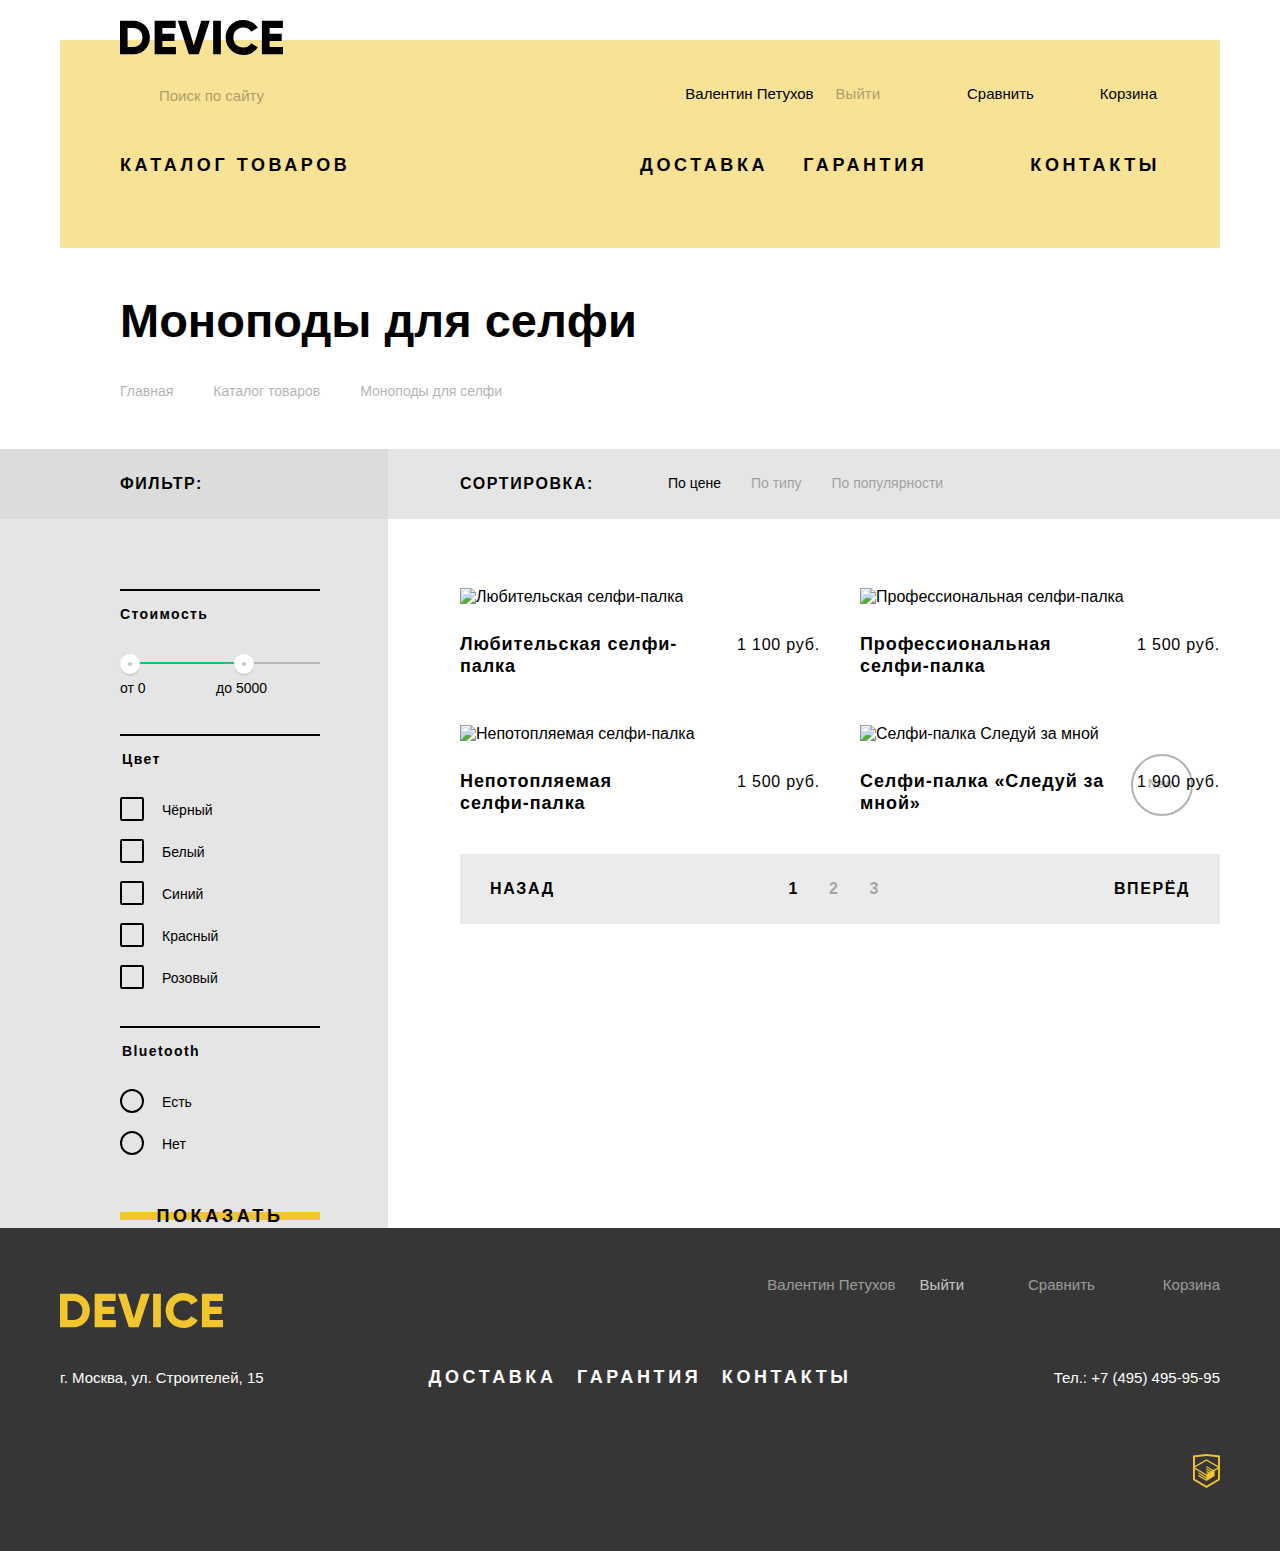
==== catalog.html @ 6370abfa "Поправил протягивание фона в каталоге" ====
<!DOCTYPE html>
<html class="page" lang="ru">
  <head>
    <meta charset="UTF-8">
    <link rel="icon" href="favicon.ico">
    <link rel="stylesheet" href="css/normalize.css">
    <link rel="stylesheet" href="css/style.css">
      <title>Моноподы для селфи</title>
  </head>
  <body class="page__body--catalog authorized">
    <header class="main-header container">
    <a class="main-header__logo">
      <img src="img/svg/logo/logo_black.svg" width="163" height="35" alt="Логотип магазина Девайс">
    </a>
    <form class="main-header__search" action="https://echo.htmlacademy.ru/" name="search-form" method="get">
      <label class="main-header__search-icon" for="search">
        <input type="search" placeholder="Поиск по сайту" class="main-header__search-input" name="site-search" id="search">
      </label>
      <input class="main-header__search-button" type="submit" name="search-button" value="Найти">
    </form>
    <ul class="user-nav">
      <li><a href="#" class="user-nav__item user-nav__item--login">Войти</a></li>
      <li class="user-nav__account">
        <a class="user-nav__item user-nav__item--name" href="#">Валентин Петухов</a>
        <a class="user-nav__item user-nav__item--exit" href="#">Выйти</a>
      </li>
      <li><a href="#" class="user-nav__item user-nav__item--compare">Сравнить</a></li>
      <li><a href="#" class="user-nav__item user-nav__item--cart">Корзина</a></li>
    </ul>
    <nav class="main-nav">
      <ul class="main-nav__list">
        <li class="main-nav__item">
          <a href="#" class="catalog-nav__title main-nav__link">Каталог товаров</a>
          <div class="catalog-nav__wrapper">
            <ul class="catalog-nav">
              <li class="catalog-nav__item">
                <a href="#" class="catalog-nav__link">Виртуальная реальность</a>
              </li>
              <li class="catalog-nav__item">
                <a href="catalog.html" class="catalog-nav__link">Моноподы для селфи</a>
              </li>
              <li class="catalog-nav__item">
                <a href="#" class="catalog-nav__link">Экшн-камеры</a>
              </li>
              <li class="catalog-nav__item">
                <a href="#" class="catalog-nav__link">Фитнес-браслеты</a>
              </li>
              <li class="catalog-nav__item catalog-nav__item--br">
                <a href="#" class="catalog-nav__link catalog-nav__link--br">Умные часы</a>
              </li>
              <li class="catalog-nav__item">
                <a href="#" class="catalog-nav__link">Квадрокоптер</a>
              </li>
            </ul>
          </div>
        </li>
        <li class="main-nav__item main-nav__item--deliver"><a href="#" class="main-nav__link">Доставка</a></li>
        <li class="main-nav__item main-nav__item--guarantee"><a href="#" class="main-nav__link">Гарантия</a></li>
        <li class="main-nav__item main-nav__item--contacts"><a href="#" class="main-nav__link">Контакты</a></li>
      </ul>
    </nav>
  </header>
    <main class="catalog-main container">
      <h1 class="main-title main-title--catalog-page">Моноподы для селфи</h1>
      <ul class="breadcrumbs">
        <li><a href="index.html" class="breadcrumbs__item">Главная</a></li>
        <li><a href="#" class="breadcrumbs__item">Каталог товаров</a></li>
        <li><a href="#" class="breadcrumbs__item">Моноподы для селфи</a></li>
      </ul>
      <div class="catalog-main__content">
        <section class="filter">
          <h2 class="filter__title">Фильтр:</h2>
          <form action="https://echo.htmlacademy.ru/courses" method="get" class="filter__wrapper">
            <div class="filter__price">
              <h3 class="filter__subtitle">Стоимость</h3>
              <div class="scale">
                <div class="bar"></div>
              </div>
              <div class="toggle toggle-min"></div>
              <div class="toggle toggle-max"></div>
              <span class="min-price">от 0</span>
              <span class="max-price">до 5000</span>
            </div>
            <fieldset class="filter__color">
              <legend class="filter__subtitle">Цвет</legend>
              <ul class="filter__list">
                <li>
                  <label class="filter__item">
                    <input type="checkbox" name="black" class="filter__input" checked>
                    <span class="check-box"></span>
                    Чёрный
                  </label>
                </li>
                <li>
                  <label class="filter__item">
                    <input type="checkbox" name="white" class="filter__input">
                    <span class="check-box"></span>
                    Белый
                  </label>
                </li>
                <li>
                  <label class="filter__item">
                    <input type="checkbox" name="blue" class="filter__input" checked>
                    <span class="check-box"></span>
                    Синий
                  </label>
                </li>
                <li>
                  <label class="filter__item">
                    <input type="checkbox" name="red" class="filter__input" checked>
                    <span class="check-box"></span>
                    Красный
                  </label>
                </li>
                <li>
                  <label class="filter__item">
                    <input type="checkbox" name="pink" class="filter__input">
                    <span class="check-box"></span>
                    Розовый
                  </label>
                </li>
              </ul>
            </fieldset>
            <fieldset class="filter__bt">
              <legend class="filter__subtitle">Bluetooth</legend>
              <ul class="filter__list">
                <li>
                  <label class="filter__item">
                    <input type="radio" name="bluetooth" value="yes" class="filter__input" checked>
                    <span class="radio-btn"></span>
                    Есть
                  </label>
                </li>
                <li>
                  <label class="filter__item">
                    <input type="radio" name="bluetooth" value="no" class="filter__input">
                    <span class="radio-btn"></span>
                    Нет
                  </label>
                </li>
              </ul>
            </fieldset>
            <button type="submit" class="button filter__submit">Показать</button>
          </form>
        </section>
        <div class="catalog-main__display">
          <section class="sorting">
            <h2 class="sorting__title">Сортировка:</h2>
            <ul class="sorting__list">
              <li><a class="sorting__link sorting__link--active">По цене</a></li>
              <li><a href="#" class="sorting__link">По типу</a></li>
              <li><a href="#" class="sorting__link">По популярности</a></li>
            </ul>
            <ul class="sorting__direction">
              <li><a class="sorting__direction-btn sorting__ascending-btn" href="#" aria-label="По убыванию"></a></li>
              <li><a class="sorting__direction-btn sorting__descending-btn sorting__direction-btn--active" href="#" aria-label="По возрастанию"></a></li>
            </ul>
          </section>
          <section class="catalog">
            <h2 class="visually-hidden">Каталог</h2>
            <div class="catalog__item">
              <article class="product">
                <a href="#"><img src="img/jpg/items/item-1%201.jpg" width="360" height="380" alt="Любительская селфи-палка"></a>
                <div class="product__hover">
                  <a href="#" class="product__cart button">В корзину</a>
                  <a href="#" class="product__compare">Добавить к сравнению</a>
                </div>
                <div class="product__description">
                  <p class="product__title">Любительская селфи-палка</p>
                  <p class="product__price">1 100 руб.</p>
                </div>
              </article>
            </div>
            <div class="catalog__item">
              <article class="product">
                <a href="#"><img src="img/jpg/items/item-2%201.jpg" height="380" width="360" alt="Профессиональная селфи-палка"></a>
                <div class="product__hover">
                  <a href="#" class="product__cart button">В корзину</a>
                  <a href="#" class="product__compare">Добавить к сравнению</a>
                </div>
                <div class="product__description">
                  <p class="product__title">Профессиональная <br>селфи-палка </p>
                  <p class="product__price">1 500 руб.</p>
                </div>
              </article>
            </div>
            <div class="catalog__item">
              <article class="product">
                <a href="#"><img src="img/jpg/items/item-3%201.jpg" width="360" height="380" alt="Непотопляемая селфи-палка"></a>
                <div class="product__hover">
                  <a href="#" class="product__cart button">В корзину</a>
                  <a href="#" class="product__compare">Добавить к сравнению</a>
                </div>
                <div class="product__description">
                  <p class="product__title">Непотопляемая <br>селфи-палка</p>
                  <p class="product__price">1 500 руб.</p>
                </div>
              </article>
            </div>
            <div class="catalog__item">
              <article class="product">
                <span class="product__new-icon">New</span>
                <a href="#"><img src="img/jpg/items/item-4%201.jpg" width="360" height="380" alt="Селфи-палка Следуй за мной"></a>
                <div class="product__hover">
                  <a href="#" class="product__cart button">В корзину</a>
                  <a href="#" class="product__compare">Добавить к сравнению</a>
                </div>
                <div class="product__description">
                  <p class="product__title">Селфи-палка «Следуй за мной»</p>
                  <p class="product__price">1 900 руб.</p>
                </div>
              </article>
            </div>
          </section>
          <section class="pagination">
            <h2 class="visually-hidden">Навигация по каталогу</h2>
            <a class="pagination__item pagination__item--prev"><span class="text-opacity">Назад</span></a>
            <ul class="pagination__list">
              <li><a class="pagination__item pagination__item--active">1</a></li>
              <li><a href="#" class="pagination__item ">2</a></li>
              <li><a href="#" class="pagination__item ">3</a></li>
            </ul>
            <a href="#" class="pagination__item pagination__item--next"><span class="text-opacity">Вперёд</span></a>
          </section>
        </div>
      </div>
    </main>
    <footer class="main-footer">
      <div class="container footer-grid">
        <a class="main-footer__logo">
          <img src="img/svg/logo/logo_yellow.svg" width="163" height="35" alt="Логотип магазина Девайс">
        </a>
        <ul class="user-nav user-nav--footer">
          <li class="user-nav__footer-item user-nav__footer-item--login">
            <a href="#" class="user-nav__footer-icon user-nav__footer-icon--login"></a>
            <a href="#" class="user-nav__footer-link user-nav__footer-link--login">Войти</a>
          </li>
          <li class="user-nav__account">
            <div class="user-nav__footer-item user-nav__footer-item--name">
              <a class="user-nav__footer-icon user-nav__footer-icon--name" href="#"></a>
              <a class="user-nav__footer-link user-nav__footer-link--name" href="#">Валентин Петухов</a>
            </div>
            <a class="user-nav__footer-item user-nav__footer-item--exit" href="#">Выйти</a>
          </li>
          <li class="user-nav__footer-item user-nav__footer-item--compare">
            <a href="#" class="user-nav__footer-icon user-nav__footer-icon--compare"></a>
            <a href="#" class="user-nav__footer-link user-nav__footer-link--compare">Сравнить</a>
          </li>
          <li class="user-nav__footer-item user-nav__footer-item--cart">
            <a href="#" class="user-nav__footer-icon user-nav__footer-icon--cart"></a>
            <a href="#" class="user-nav__footer-link user-nav__footer-link--cart">Корзина</a>
          </li>
        </ul>
        <address class="main-footer__address">г. Москва, ул. Строителей, 15</address>
        <ul class="main-nav main-nav--footer">
          <li><a href="#" class="main-nav__item">Доставка</a></li>
          <li><a href="#" class="main-nav__item">Гарантия</a></li>
          <li><a href="#" class="main-nav__item">Контакты</a></li>
        </ul>
        <a href="tel:+74954959595" class="main-footer__tel">Тел.: +7 (495) 495-95-95</a>
      </div>
      <div class="main-footer__bottom container">
        <div class="line line--footer"></div>
        <ul class="socials">
          <li><a href="#"><div class="socials__item socials__item--fb"></div></a></li>
          <li><a href="#"><div class="socials__item socials__item--inst"></div></a></li>
          <li><a href="#"><div class="socials__item socials__item--tw"></div></a></li>
        </ul>
        <a href="https://htmlacademy.ru/intensive/htmlcss" class="developer-link"></a>
      </div>
    </footer>
  </body>
</html>
---- css/style.css ----
/*Fonts*/

@font-face {
  font-family: "Gilroy";
  font-display: swap;
  src: local("Gilroy"),
       url("../fonts/gilroylight.woff2") format("woff2"),
       url("../fonts/gilroylight.woff") format("woff");
  /*font-weight: 300;*/
  /*font-style: normal;*/
}

@font-face {
  font-family: "Gilroy";
  src: local("Gilroy"),
       url("../fonts/gilroyextrabold.woff2") format("woff2"),
       url("../fonts/gilroyextrabold.woff") format("woff");
  font-weight: 800;
  font-style: normal;
}

@font-face {
  font-family: "OpenSans";
  font-display: swap;
  src: url("../fonts/opensans.woff2") format("woff2"),
       url("../fonts/opensans.woff") format("woff");
  /*font-weight: 400;*/
  /*font-style: normal;*/
}

@font-face {
  font-family: "OpenSans";
  src: url("../fonts/opensanslight.woff2") format("woff2"),
       url("../fonts/opensanslight.woff") format("woff");
  font-weight: 300;
  font-style: normal;
}

.visually-hidden:not(:focus):not(:active),
input[type="checkbox"].visually-hidden,
input[type="radio"].visually-hidden {
  position: absolute;
  width: 1px;
  height: 1px;
  margin: -1px;
  border: 0;
  padding: 0;
  white-space: nowrap;
  clip-path: inset(100%);
  clip: rect(0 0 0 0);
  overflow: hidden;
}

/*Variables*/

:root {
  /*Colors*/
  --basic-black: #000000;
  --basic-dark: #363636;
  --basic-gray: #464646;
  --basic-neutral: #7e7e7e;
  --gray-special: #d9d9d9;
  --basic-gray-dark: #dcdcdc;
  --basic-gray-light: #e5e5e5;
  --basic-whisper: #eaeaea;
  --basic-gray-extralight: #ebebeb;
  --transparent: rgba(238, 238, 238, 0.7);
  --basic-white: #ffffff;
  --smoky-white: #f2f2f2;

  --special-dark: #f0c52e;
  --special-light: #f7e296;
  --special-amber: #ffc600;
  --special: #91c92f;

  --status: #f6dada;
  --opacity-03: rgba(255, 255, 255, 0.3);

  --scale-gray: rgba(0, 0, 0, 0.2);
  --scale-green: #00ca74;
  --toggle-gray: #c4c4c4;
  --toggle-shadow: #cfcfcf;
  /*Fonts*/

  --opensans: "Open Sans", "Arial", sans-serif;
  --gilroy: "Gilroy", "Arial", sans-serif;
}

/*Global*/

.page {
  height: 100%;
  padding-top: 20px;
}

.page__body--catalog {
  overflow-x: hidden;
}

*, *::before, *::after {
  box-sizing: border-box;
}

body{
  min-width: 1200px;
  margin: 0;
  padding: 0;
  background-color: var(--basic-white);
  font-family: var(--gilroy);
  font-weight: 300;
  font-style: normal;
  color: var(--basic-black);

  min-height: 100%;
  display: grid;
  grid-template-rows: min-content 1fr min-content;
  align-content: start;
}

a {
  text-decoration: none;
  color: inherit;
}

img {
  max-width: 100%;
  height: auto;
}

.button {
  font-weight: 800;
  font-size: 18px;
  line-height: 22px;
  letter-spacing: 0.2em;
  text-transform: uppercase;
  position: relative;
  display: inline-flex;
  justify-content: center;
  align-items: center;
  background-color: transparent;
  border: 0;
  z-index: 1;

}

.button::before {
  position: absolute;
  align-self: center;
  content: "";
  z-index: -1;
  height: 8px;
  width: 100%;
  background: var(--special-dark);

}

.button--slider{
  width: 220px;
  height: 40px;
  align-self: center;
}

.button--services {
  background-color: transparent;
  border: 0;
  width: 160px;
  height: 22px;
  margin-bottom: 40px;
}

.button--main-bottom {
  width: 260px;
  height: 22px;
}

.container {
  width: 1160px;
  margin: 0 auto;
  padding: 0;
}

/*States*/

.main-header__logo:hover,
.user-nav__item:hover,
.main-nav__item:hover > .main-nav__link,
.catalog-nav__link:hover,
.main-footer__logo:hover,
.developer-link:hover {
  opacity: 0.6;
}

.main-header__logo:active,
.user-nav__item:active,
.main-nav__item:active > .main-nav__link,
.catalog-nav__link:active,
.main-footer__logo:active,
.developer-link:active {
  opacity: 0.3;
}



.main-header__search-input:hover::-webkit-input-placeholder {
  opacity: 0.6;
}

.main-header__search-input:hover::-moz-placeholder {
  opacity: 0.6;
}

.main-header__search-input:hover::placeholder {
  opacity: 0.6;
}

.main-header__search:focus-within .main-header__search-button {
  visibility: visible;
  opacity: 1;
}

.main-header__search:focus-within {
  border-bottom: 2px solid var(--basic-black);
}

.main-header__search-button:hover {
  background-color: var(--basic-black);
  color: var(--basic-white);
}

.main-header__search-button:active {
  color: var(--opacity-03);
}

.catalog-nav__title:hover ~ .catalog-nav__wrapper,
.catalog-nav__title:focus ~ .catalog-nav__wrapper,
.catalog-nav__wrapper:hover,
.catalog-nav__wrapper:focus-within {
  height: 164px;
  opacity: 1;
}

.button:hover::before {
  height: 40px;
}

.button:active {
  opacity: 0.3;
}

.button:active::before {
  opacity: 1;
}

.categories__item:hover .categories__background {
  background-color: var(--special-dark);
}

.categories__item:active .categories__item::before, .categories__item:active .categories__title {
  opacity: 0.3;
}

.categories__item:active::before {
  opacity: 0.3;
}

.brands__item:hover {
  opacity: 1;
  filter: none;
}

.breadcrumbs__item:hover {
  opacity: 0.6;
}

.breadcrumbs__item:active {
  opacity: 0.1;
}

.check-box:hover, .radio-btn:hover {
  opacity: 0.6;
}

.filter__input:checked + .check-box:active, .filter__input:checked + .radio-btn:active {
  background: transparent;
}

.sorting__link:hover {
  opacity: 0.6;
}

.sorting__link:active {
  opacity: 1;
}

.sorting__direction-btn:hover {
  opacity: 0.4;
}

.sorting__direction-btn:active {
  opacity: 1;
}

.product__hover:hover {
  opacity: 1;
}

.pagination__item--prev:hover, .pagination__item--next:hover {
  background-color: var(--gray-special);
}

.pagination__item--prev:active .text-opacity, .pagination__item--next:active .text-opacity {
  opacity: 0.3;
}

.user-nav__footer-item:hover .user-nav__footer-icon {
  opacity: 0.6;
}

.user-nav__footer-item:hover .user-nav__footer-link {
  opacity: 1;
}

.user-nav__footer-item:active .user-nav__footer-icon, .user-nav__footer-item:active .user-nav__footer-link {
  opacity: 0.3;
}

.socials__item:hover {
  opacity: 0.6;
}

.socials__item:active {
  opacity: 0.1;
}

.modal__close-btn:hover {
  opacity: 1;
}

.modal__close-btn:active {
  opacity: 0.3;
}

.feedback-form__field:hover {
  background-color: var(--basic-whisper);
}

.feedback-form__field:focus {
  background-color: var(--basic-white);
  border: 2px solid var(--special);
}

.feedback-form__field:invalid {
  background-color: var(--status);
}

/*Header*/

.main-header {
  display: grid;
  grid-template-columns: 1fr 1fr;
  column-gap: 40px;
  padding: 0 60px;
  background: linear-gradient(transparent 20px, var(--special-light) 20px);
}

.main-header__logo {
  grid-column: 1 / -1;
  margin-bottom: 10px;
}

.main-header__search-input {
  font-family: var(--opensans);
  font-style: normal;
  font-weight: 300;
  font-size: 15px;
  line-height: 20px;
  border:  0;
  margin-left: 22px;
  background-color: transparent;
  padding-top: 0;
  padding-left: 17px;
}

.main-header__search-input::-webkit-input-placeholder {
  font-family: var(--opensans);
  font-style: normal;
  font-weight: 300;
  font-size: 15px;
  line-height: 20px;
  color: var(--basic-black);
  opacity: 0.3;
}

.main-header__search-input::-moz-placeholder {
  font-family: var(--opensans);
  font-style: normal;
  font-weight: 300;
  font-size: 15px;
  line-height: 20px;
  color: var(--basic-black);
  opacity: 0.3;
}

.main-header__search {
  width: 440px;
  display: flex;
  align-items: center;
  border-bottom: 2px solid transparent;
}

.main-header__search-icon {
  width: 16px;
  height: 16px;
  background-image: url("../img/svg/icons/icon_search.svg");
  background-repeat: no-repeat;
  background-position: 0 0;
}

.main-header__search-button {
  width: 84px;
  height: 50px;
  border: 2px solid var(--basic-black);
  border-bottom: none;
  background-color: transparent;
  font-family: var(--opensans);
  font-style: normal;
  font-weight: 300;
  font-size: 15px;
  line-height: 20px;
  text-transform: uppercase;
  margin-left: 342px;
  overflow: hidden;
  visibility: hidden;
  opacity: 0;
}

.user-nav {
  display: flex;
justify-content: flex-end;
  font-family: var(--opensans);
  font-style: normal;
  font-weight: 300;
  font-size: 15px;
  line-height: 20px;
  list-style-type: none;
  padding-left: 24px;
}

.authorized .user-nav__item--login, .authorized .user-nav__footer-item--login {
  display: none;
}

.authorized .user-nav__account {
  display: flex;
}

.user-nav__item {
  position: relative;
}

.user-nav__account {
  display: none;
}

.user-nav__item--name {
  padding-right: 22px;
}

.user-nav__item--exit {
  opacity: 0.3;
  padding-right: 87px;
}

.user-nav__item--login{
  padding-right: 241px;
}

.user-nav__item--compare {
  padding-right: 66px;
}

.user-nav__item--cart {
  padding-right: 3px;
}

.user-nav__item--login::before {
  content: "";
  width: 13px;
  height: 14px;
  background-image: url("../img/svg/icons/icon_user.svg");
  background-repeat: no-repeat;
  background-position: 0 0;
  position: absolute;
  top: 3px;
  left: -25px;
}

.user-nav__item--name::before {
  content: "";
  width: 13px;
  height: 14px;
  background-image: url("../img/svg/icons/icon_user.svg");
  background-repeat: no-repeat;
  background-position: 0 0;
  position: absolute;
  top: 4px;
  left: -25px;
}

.user-nav__item--compare::before {
  content: "";
  width: 14px;
  height: 14px;
  background-image: url("../img/svg/icons/icon_compare.svg");
  background-repeat: no-repeat;
  background-position: 0 0;
  position: absolute;
  top: 3px;
  left: -26px;
}

.user-nav__item--cart::before {
  content: "";
  width: 10px;
  height: 10px;
  background-image: url("../img/svg/icons/icon_cart.svg");
  background-repeat: no-repeat;
  background-position: 0 0;
  position: absolute;
  top: 3px;
  left: -22px;
}

.main-nav {
  grid-column: 1 / -1;
  padding-top: 15px;
  font-weight: 800;
  font-size: 18px;
  line-height: 22px;
  letter-spacing: 0.2em;
  text-transform: uppercase;

}

.main-nav__list {
  display: flex;
  justify-content: flex-start;
  padding-inline-start: 0;
  list-style-type: none;
  margin-bottom: 35px;
}

.main-nav__item--catalog {
  padding-right: 260px;
  position: relative;
}

.catalog-nav__wrapper {
  position: absolute;
  width: 1160px;
  height: 0;
  background-color: var(--special-light);
  margin-left: -60px;
  opacity: 0;
  z-index: 2;
}

.catalog-nav {
  position: absolute;
  width: 530px;
  height: 127px;
  display: flex;
  flex-flow: column wrap;
  list-style-type: none;
  padding: 0;
  margin-top: 30px;
  margin-left: 60px;
  font-family: var(--opensans);
  font-style: normal;
  font-weight: 300;
  font-size: 15px;
  line-height: 20px;
  overflow: hidden;
}

.catalog-nav__title {
  position: relative;
  padding-right: 321px;
}

.catalog-nav__title::after {
  content: "";
  width: 22px;
  height: 22px;
  background-image: url("../img/svg/icons/icon_plus.svg");
  background-repeat: no-repeat;
  background-position: 0 0;
  position: absolute;
  top: 0;
  left: 232px;
}

.main-nav__item--deliver {
  padding-right: 35px;
}

.main-nav__item--contacts {
  padding-left: 103px;
  padding-right: 0;
  margin-right: 0;
}

.catalog-nav__item {
  padding-bottom: 20px;
}

.catalog-nav__link {
  font-family: var(--opensans);
  font-style: normal;
  font-weight: 300;
  font-size: 15px;
  line-height: 20px;
  text-transform: none;
  letter-spacing: normal;
}

.catalog-nav__item--br {
  margin-bottom: 40px;
}

/*main*/

.slider {
  background: linear-gradient(var(--special-light) 129px, transparent 129px);
  margin-bottom: 76px;
}

.slider__page {
  display: none;
  margin-bottom: 20px;
}

.slider__page--current{
  display: grid;
  grid-template-columns: 1fr 1fr;
  position: relative;
}

.slider__page::before {
  content: "";
  position: absolute;
  width: 100px;
  height: 7px;
  background-color: var(--basic-white);
  left: 600px;
  top: 34px;
}

.slider__img {
  grid-row: 1 / 5;
  justify-self: center;
  align-self: center;
  padding-right: 19px;
}

.slider__page-number {
  font-style: normal;
  font-weight: 800;
  font-size: 179px;
  line-height: 219px;
  text-transform: uppercase;
  color: var(--basic-white);
  position: absolute;
  right: 48px;
  top: -18px;
}

.slider__title, .main-title {
  font-weight: 800;
  font-size: 47px;
  line-height: 58px;
}

.slider__title {
  padding-top: 0;
  margin-top: 93px;
  margin-bottom: 21px;
  margin-left: 20px;
  z-index: 1;
}

.slider__text {
  font-family: var(--opensans);
  font-style: normal;
  font-weight: 300;
  font-size: 15px;
  line-height: 20px;
  padding-left: 20px;
  margin-top: 0;
  margin-bottom: 38px;
}

.slider__buttons {
  display: flex;
  justify-content: space-between;
  padding-left: 22px;
  margin-bottom: 42px;
}

.slider__switches {
  display: flex;
  width: 72px;
  justify-content: space-between;
  list-style-type: none;
  padding: 0;
  margin-right: 88px;
  position: relative;
  height: 12px;
  align-self: center;
}

.slider__switch {
  padding: 0;
  width: 12px;
  height: 12px;
  background-color: transparent;
  border: 1px solid var(--basic-black);
  border-radius: 50%;
  cursor: pointer;
}

.slider__switch--active::before {
  content: "";
  width: 6px;
  height: 6px;
  border: 1px solid var(--basic-black);
  border-radius: 50%;
  position: absolute;
  top: 3px;
  left: 3px;
}

.slider__features {
  padding-left: 20px;
  align-self: end;
}

.features {
  display: flex;
  justify-items: start;
  grid-column-gap: 62px;
  list-style-type: none;
  padding-inline-start: 0;
  margin: 0;
}

.features__desc {
  font-weight: 300;
  font-size: 36px;
  line-height: 42px;
  letter-spacing: 0.1em;
  margin: 0;
}

.features__title {
  font-weight: 300;
  font-size: 13px;
  line-height: 15px;
  letter-spacing: 0.1em;
  margin-top: 15px;
  margin-bottom: 0;
}

.categories {
  padding-top: 39px;
  margin-bottom: 87px;
}

.categories__list {
  display: flex;
  justify-content: space-between;
  padding-inline-start: 0;
  list-style-type: none;
  position: relative;
  margin: 0;
}

.categories__background {
  width: 160px;
  height: 160px;
  background-color: var(--special-light);
  margin-bottom: 38px;
}

.categories__title {
  margin: 0;
  padding-bottom: 20px;
  font-weight: 800;
  font-size: 18px;
  line-height: 22px;
  letter-spacing: 0.05em;
}

.categories__item {
  width: 160px;
  position: relative;
}

.categories__title--ls-normal{
  letter-spacing: normal;
}

.categories__item--vr::before {
  content: "";
  width: 97px;
  height: 55px;
  background-image: url("../img/svg/categories/vr.svg");
  background-repeat: no-repeat;
  background-position: 0 0;
  position: absolute;
  top: 52px;
  left: 31px;
}

.categories__item--mp::before {
  content: "";
  width: 86px;
  height: 117px;
  background-image: url("../img/svg/categories/monopods.svg");
  background-repeat: no-repeat;
  background-position: 0 0;
  position: absolute;
  top: 26px;
  left: 37px;
}

.categories__item--ac::before {
  content: "";
  width: 71px;
  height: 87px;
  background-image: url("../img/svg/categories/action-cameras.svg");
  background-repeat: no-repeat;
  background-position: 0 0;
  position: absolute;
  top: 36px;
  left: 44px;
}
.categories__item--fb::before {
  content: "";
  width: 107px;
  height: 65px;
  background-image: url("../img/svg/categories/fitness.svg");
  background-repeat: no-repeat;
  background-position: 0 0;
  position: absolute;
  top: 48px;
  left: 27px;
}

.categories__item--sw::before {
  content: "";
  width: 56px;
  height: 98px;
  background-image: url("../img/svg/categories/smart-watch.svg");
  background-repeat: no-repeat;
  background-position: 0 0;
  position: absolute;
  top: 31px;
  left: 52px;
}

.categories__item--qc::before {
  content: "";
  width: 132px;
  height: 69px;
  background-image: url("../img/svg/categories/dron.svg");
  background-repeat: no-repeat;
  background-position: 0 0;
  position: absolute;
  top: 46px;
  left: 14px;
}

.services {
  background: linear-gradient(transparent 75px,var(--basic-gray-light) 75px);
}

.services-grid {
  display: grid;
  grid-template-columns: 4fr 8fr;
  position: relative;
  margin-bottom: 90px;
}

.services__list {
  align-self: start;
  list-style-type: none;
  position: relative;
  z-index: 1;
  padding: 0;
  margin-top: 57px;
}

.current-service-btn {
  font-style: normal;
  font-weight: 800;
  font-size: 18px;
  line-height: 22px;
  letter-spacing: 0.2em;
  text-transform: uppercase;
  width: 277px;
  height: 40px;
  background-color: var(--basic-black);
  color: var(--special-light);
  padding-right: 136px;
  padding-left: 19px;
  margin-bottom: 29px;
}

.services-grid::after {
  content: "";
  width: 7px;
  height: 320px;
  background-color: var(--basic-black);
  position: absolute;
  top: -23px;
  left: 277px;
}

.services__delivery::before {
  content: "";
  width: 136px;
  height: 164px;
  background-image: url("../img/svg/services/delivery.svg");
  position: absolute;
  top: 48px;
  right: 2px;
}

.services__guarantee::before {
  content: "";
  width: 171px;
  height: 195px;
  background-image: url("../img/svg/services/warranty.svg");
  position: absolute;
  top: 25px;
  right: 0;
}

.services__credit::before {
  content: "";
  width: 156px;
  height: 188px;
  background-image: url("../img/svg/services/credit.svg");
  position: absolute;
  top: 25px;
  right: 0;
}

.services__delivery, .services__guarantee, .services__credit {
  display: none;
}

.current-service {
  display: inline;
  padding-left: 13px;
  margin-bottom: 113px;
}

.services__title{
  font-weight: 800;
  font-size: 47px;
  line-height: 58px;
  letter-spacing: 0.2em;
  margin-bottom: 42px;
}

.services__text {
  font-family: var(--opensans);
  font-style: normal;
  font-weight: 300;
  font-size: 15px;
  line-height: 30px;
  letter-spacing: 0.1em;
}

.brands {
  display: flex;
  justify-content: space-between;
  margin-bottom: 90px;
}

.brands__item {
  width: 260px;
  height: 100px;
  filter: grayscale(100%);
  background-color: transparent;
  opacity: 0.175;
}

.main-bottom {
  display: grid;
  grid-template-columns: 1fr 1fr;
  grid-gap: 40px;
  margin-bottom: 86px;
}

.main-bottom__item {
  position: relative;
}

.main-bottom__item::before {
  content: "";
  width: 80px;
  height: 7px;
  background-color: var(--basic-black);
  position: absolute;
}

.main-bottom__title {
  font-weight: 800;
  font-size: 47px;
  line-height: 58px;
  letter-spacing: 0.2em;
  margin: 0;
  padding-top: 57px;
  padding-bottom: 41px;
}

.main-bottom__text{
  font-family: var(--opensans);
  font-style: normal;
  font-weight: 300;
  font-size: 15px;
  line-height: 28px;
  margin: 0;
  padding-bottom: 40px;
}

.main-bottom__list {
  font-weight: 800;
  font-size: 16px;
  line-height: 28px;
  list-style-type: none;
  margin: 0;
  padding-left: 32px;
  padding-top: 20px;
  padding-bottom: 64px;
}

.main-bottom__list-item {
  position: relative;
  padding-bottom: 14px;
}

.main-bottom__list-item::before {
  content: "";
  width: 8px;
  height: 8px;
  border-radius: 50%;
  border: 2px solid var(--basic-gray-light);
  background-color: transparent;
  position: absolute;
  top: 10px;
  left: -28px;
}

.main-bottom__map {
  margin-bottom: 80px;
}

.catalog-main {
  background: linear-gradient(var(--special-light) 15px, transparent 15px);
  padding-top: 28px;
  position: relative;
}

.catalog-main__content {
  display: grid;
  grid-template-columns: 328px 832px;
}

.main-title--catalog-page {
  justify-self: start;
  padding-left: 60px;
}


.breadcrumbs {
  justify-self: start;
  display: flex;
  font-family: var(--opensans);
  font-style: normal;
  font-weight: 300;
  font-size: 14px;
  line-height: 19px;
  color: var(--basic-black);
  list-style-type: none;
  padding-inline-start: 60px;
  margin-bottom: 48px;
}

.breadcrumbs li {
  position: relative;
}

.breadcrumbs li:nth-child(n+2)::before {
  content: "";
  width: 12px;
  height: 12px;
  background-color: transparent;
  background-image: url("../img/svg/icons/icon_arrow_nav.svg");
  background-position: 0 0;
  background-repeat: no-repeat;
  position: absolute;
  left: -24px;
  top: 2px;
}

.breadcrumbs__item {
  opacity: 0.3;
  padding-right: 40px;
}

.filter {
  background-color: var(--basic-gray-light);
  margin-left: 60px;
  position: relative;
}

.filter::before {
  content: "";
  position: absolute;
  right: 0;
  top: 0;
  width: 100vw;
  height: 100%;
  background-color: var(--basic-gray-light);
  z-index: -1;
}

.filter__wrapper {
  width: 200px;
}

.filter__title {
  background-color: var(--basic-gray-dark);
  margin: 0;
  padding-top: 25px;
  padding-bottom: 25px;
}

.filter__title::before {
  content: "";
  position: absolute;
  right: 0;
  top: 0;
  width: 100vw;
  height: 70px;
  background-color: var(--basic-gray-dark);
  z-index: -1;
}

.filter__title, .sorting__title {
  font-weight: 800;
  font-size: 16px;
  line-height: 20px;
  letter-spacing: 0.1em;
  text-transform: uppercase;
}

.filter__subtitle {
  width: 200px;
  font-weight: 800;
  font-size: 14px;
  line-height: 17px;
  letter-spacing: 0.1em;
  border-top: 2px solid var(--basic-black);
  padding-top: 15px;
}

.filter__price {
  margin-top: 70px;
  position: relative;
}

.range-slider {
  -webkit-box-sizing: border-box;
  box-sizing: border-box;
  position: relative;
  width: 220px;
  height: 80px;
  background-color: transparent;
  margin-top: 10px;
  margin-bottom: 9px;
  border-radius: 5px;
  padding-top: 39px;
  padding-right: 20px;
  padding-left: 20px;
}
.scale {
  height: 2px;
  background: var(--scale-gray);
  margin-top: 39px;
  margin-bottom: 15px;
}
.bar {
  width: 134px;
  height: 2px;
  background: var(--scale-green);
}
.toggle {
  position: absolute;
  top: 65px;
  width: 4px;
  height: 4px;
  padding: 0;
  border: 8px solid var(--basic-white);
  background-color: var(--toggle-gray);
  border-radius: 50%;
  -webkit-box-shadow: 0 2px 1px 0 var(--toggle-shadow);
  box-shadow: 0 2px 1px 0 var(--toggle-shadow);
  cursor: pointer;
  box-sizing: content-box;

}
.toggle-min {
  left: 0;
}

.toggle-max {
  left: 114px;
}

.min-price, .max-price {
  font-weight: 300;
  font-size: 14px;
  line-height: 16px;
}

.max-price {
  padding-left: 66px;
}

.filter__color, .filter__bt {
  border: 0;
  margin: 0;
  padding: 0;
}

.filter__color {
  margin-top: 37px;
}

.filter__bt {
  margin-top: 38px;
  margin-bottom: 50px;
}

.filter__list {
  list-style-type: none;
  padding: 0 0 0 42px;
  margin: 13px 0 0;
}

.filter__item {
  font-family: var(--opensans);
  font-style: normal;
  font-weight: 300;
  font-size: 14px;
  line-height: 19px;
  color: var(--basic-black);
}

.filter__input {
  display: block;
  margin-bottom: 20px;
  -webkit-appearance: none;
  -moz-appearance: none;
  appearance: none;
}
.check-box {
  position: absolute;
  width: 24px;
  height: 24px;
  background: transparent;
  border: 2px solid var(--basic-black);
  border-radius: 2px;
  margin-top: -4px;
  margin-left: -42px;
}
.filter__input:checked + .check-box, .filter__input + .check-box:active {
  background-image: url("../img/svg/icons/checked.svg");
  background-position: center;
  background-repeat: no-repeat;
  opacity: 1;
}

.filter__input:disabled + .check-box, .filter__input:disabled + .radio-btn {
  opacity: 0.25;
}

.radio-btn {
  position: absolute;
  width: 24px;
  height: 24px;
  background: transparent;
  border: 2px solid var(--basic-black);
  border-radius: 50%;
  margin-top: -4px;
  margin-left: -42px;
}

.filter__input:checked + .radio-btn, .filter__input + .radio-btn:active {
  background-image: url("../img/svg/icons/radio-on.svg");
  background-position: center;
  background-repeat: no-repeat;
  opacity: 1;
}

.filter__submit {
  width: 200px;
}

.sorting {
  display: flex;
  background-color: var(--basic-gray-light);
  position: relative;
}

.sorting::after {
  content: "";
  position: absolute;
  left: 0;
  top: 0;
  width: 100vw;
  height: 70px;
  background-color: var(--basic-gray-light);
  z-index: -2;
}

.sorting__title {
  margin: 0;
  padding: 25px 74px 25px 72px;
}

.sorting__list {
  display: flex;
  justify-content: flex-start;
  gap: 30px;
  list-style-type: none;
  margin: 0;
  padding: 25px 219px 25px 0;
}

.sorting__link{
  font-family: var(--opensans);
  font-style: normal;
  font-weight: normal;
  font-size: 14px;
  line-height: 19px;
  color: var(--basic-black);
  opacity: 0.3;
  list-style-type: none;
}

.sorting__link--active {
  opacity: 1;
}

.sorting__direction {
  list-style-type: none;
  display: flex;
  position: relative;

}

.sorting__direction-btn {
  width: 18px;
  height: 18px;
  background-image: url("../img/svg/icons/sorting-direction.svg");
  background-position: center;
  opacity: 0.2;
  position: absolute;
  top: 9px;
}

.sorting__direction-btn--active {
  opacity: 1;
}

.sorting__ascending-btn {
  transform: rotate(180deg);
  left: 10px;
}

.sorting__descending-btn {
  right: -25px;
}

.catalog {
  display: grid;
  grid-template-columns: 1fr 1fr;
  padding-top: 69px;
  padding-bottom: 22px;
  padding-left: 72px;
  grid-gap: 30px 40px;
}

.product {
  position: relative;
}

.product__hover {
  width: 360px;
  height: 380px;
  display: flex;
  flex-direction: column;
  align-items: center;
  background-color: var(--transparent);
  position: absolute;
  top: 0;
  left: 0;
  opacity: 0;
}

.product__cart {
  width: 200px;
  height: 22px;
  padding-top: 191px;
}

.product__compare {
  font-family: var(--opensans);
  font-style: normal;
  font-weight: 300;
  font-size: 13px;
  line-height: 18px;
  letter-spacing: 0.1em;
  color: var(--basic-black);
  padding-top: 34px;
}

.product__new-icon {
  display: block;
  width: 62px;
  height: 62px;
  font-style: normal;
  font-weight: 800;
  font-size: 12px;
  line-height: 15px;
  color: var(--basic-black);
  opacity: 0.3;
  border: 2px solid var(--basic-black);
  border-radius: 50%;
  padding-top: 21px;
  padding-left: 15px;
  position: absolute;
  top: 29px;
  right: 27px;
}

.product__description {
  display: flex;
  justify-content: space-between;
  margin-top: 9px;
}

.product__title {
  font-weight: 800;
  font-size: 18px;
  line-height: 22px;
  letter-spacing: 0.05em;
  width: 270px;
}

.product__price {
  font-weight: 300;
  font-size: 16px;
  line-height: 18px;
  letter-spacing: 0.05em;
  width: auto;
  margin-top: 21px;
}

.pagination {
  display: flex;
  align-items: center;
  justify-content: space-between;
  background-color: var(--basic-gray-extralight);
  margin-bottom: 77px;
  margin-left: 72px;
}

.pagination__list {
  display: flex;
  align-items: center;
  gap: 30px;
  list-style-type: none;
  padding-inline-start: 0;
}

.text-opacity {
  opacity: 1;
}

.pagination__item {
  font-weight: 800;
  font-size: 16px;
  line-height: 20px;
  letter-spacing: 0.1em;
  text-transform: uppercase;
  opacity: 0.3;
}

.pagination__item--active, .pagination__item--prev, .pagination__item--next {
  opacity: 1;
}

.pagination__item--prev, .pagination__item--next {
  display: block;
  padding: 25px 30px;
}

/*footer*/

.main-footer {

  background-color: var(--basic-dark);
  color: var(--basic-white);
  padding-top: 32px;
  padding-bottom: 49px;
}

.footer-grid {
  display: grid;
  grid-template-columns: repeat(3, 1fr);
}

.main-footer__logo {
  padding-top: 33px;
  padding-bottom: 34px;
}

.user-nav--footer {
  opacity: 0.7;
  grid-column: 2 / 4;
  justify-self: end;
  list-style-type: none;
  margin-bottom: 68px;
}

.user-nav__footer-icon {
  opacity: 1;
}

.user-nav__footer-link {
  opacity: 0.7;
}

.user-nav__footer-item {
  position: relative;
  color: var(--basic-white);
}

.user-nav__footer-item--compare {
  padding-right: 68px;
}

.user-nav__footer-item--exit {
  padding-right: 64px;
}

.user-nav__footer-item--name {
  padding-right: 24px;
}

.user-nav__footer-item--login {
  padding-right: 63px;
}

.user-nav__footer-icon--login {
  content: "";
  width: 13px;
  height: 14px;
  background-image: url("../img/svg/icons/icon_user_footer.svg");
  background-repeat: no-repeat;
  background-position: 0 0;
  position: absolute;
  top: 3px;
  left: -25px;
}

.user-nav__footer-icon--name {
  content: "";
  width: 13px;
  height: 14px;
  background-image: url("../img/svg/icons/icon_user_footer.svg");
  background-repeat: no-repeat;
  background-position: 0 0;
  position: absolute;
  top: 3px;
  left: -25px;
}

.user-nav__footer-icon--compare {
  content: "";
  width: 13px;
  height: 14px;
  background-image: url("../img/svg/icons/icon_chart_footer.svg");
  background-repeat: no-repeat;
  background-position: 0 0;
  position: absolute;
  top: 3px;
  left: -25px;
  opacity: 1;
}

.user-nav__footer-icon--cart {
  content: "";
  width: 13px;
  height: 14px;
  background-image: url("../img/svg/icons/icon_cart_footer.svg");
  background-repeat: no-repeat;
  background-position: 0 0;
  position: absolute;
  top: 3px;
  left: -25px;
}

.main-footer__address {
  justify-self: start;
  font-family: var(--opensans);
  font-style: normal;
  font-weight: 300;
  font-size: 15px;
  line-height: 20px;
  padding-top: 2px;
}

.main-nav--footer {
  grid-column: 2 / 3;
  display: flex;
  justify-content: space-between;
  align-items: start;
  list-style-type: none;
  padding: 0;
  margin: 0;
  width: 423px;
}

.main-footer__tel {
  justify-self: end;
  font-family: var(--opensans);
  font-style: normal;
  font-weight: 300;
  font-size: 15px;
  line-height: 20px;
  padding-top: 2px;
}

.main-footer__bottom {
  display: flex;
  justify-content: space-between;
  padding-top: 50px;
}

.main-footer__line {
  width: 80px;
  height: 7px;
  background-color: var(--special-amber);
  margin-top: 29px;
}

.socials {
  list-style-type: none;
  padding: 0;
  display: flex;
  width: 136px;
  height: 32px;
  justify-content: space-between;
  margin-left: 80px;
}

.developer-link {
  width: 27px;
  height: 34px;
  background-color: transparent;
  background-image: url("../img/svg/logo/logo-html.svg");
  margin-top: 16px;
  margin-left: 54px;
}

.socials__item {
  width: 32px;
  height: 32px;
  background-color: transparent;
  opacity: 0.3;
}

.socials__item--fb {
  background-image: url("../img/svg/icons/simple-icons_facebook.svg");
}
.socials__item--inst {
  background-image: url("../img/svg/icons/icon_instagram.svg");
}
.socials__item--tw {
  background-image: url("../img/svg/icons/icon_twitter.svg");
}

.modal {
  position: fixed;
  top: 0;
  right: 0;
  bottom: 0;
  left: 0;
  margin: auto;
  z-index: 3;
}

.modal__map {
  display: none;
  width: 994px;
  height: 593px;
  background-color: transparent;
  background-image: url("../img/png/map-big 1.png");
}

.modal__feedback {
  display: none;
  width: 960px;
  height: 550px;
  background-color: var(--basic-white);
  box-shadow: 0 10px 16px rgba(0, 0, 0, 0.15);
}

.modal__close-btn {
  content: "";
  width: 55px;
  height: 55px;
  position: absolute;
  background-image: url("../img/svg/icons/icon_cross.svg");
  background-color: var(--special-dark);
  background-position: center;
  background-repeat: no-repeat;
  border: var(--special-dark), 13px;
  border-radius: 50%;
  opacity: 0.5;
  right: 20px;
  top: 20px;
}

.modal__close-btn--map {
  top: 29px;
  right: 36px;
}

.feedback-form {
  display: grid;
  grid-template-columns: 1fr 1fr;
  width: 760px;
  margin-top: 92px;
  margin-left: 100px;
  margin-right: 100px;
  font-weight: 800;
  font-size: 18px;
  line-height: 22px;
}

.feedback-form__field {
  border: none;
  background-color: var(--smoky-white);
  width: 360px;
  height: 50px;
  padding-top: 16px;
  padding-bottom: 15px;
  padding-left: 20px;
  margin-top: 10px;
  margin-bottom: 32px;
}
.feedback-form label:nth-child(4) {
  grid-column: 1 / 3;
}

.feedback-form__field--text {
  width: 740px;
  height: 167px;
  padding-top: 16px;
  padding-left: 20px;
  resize: none;
}

.feedback-form__submit {
  justify-self: start;
  padding-top: 36px;
  width: 200px;
}
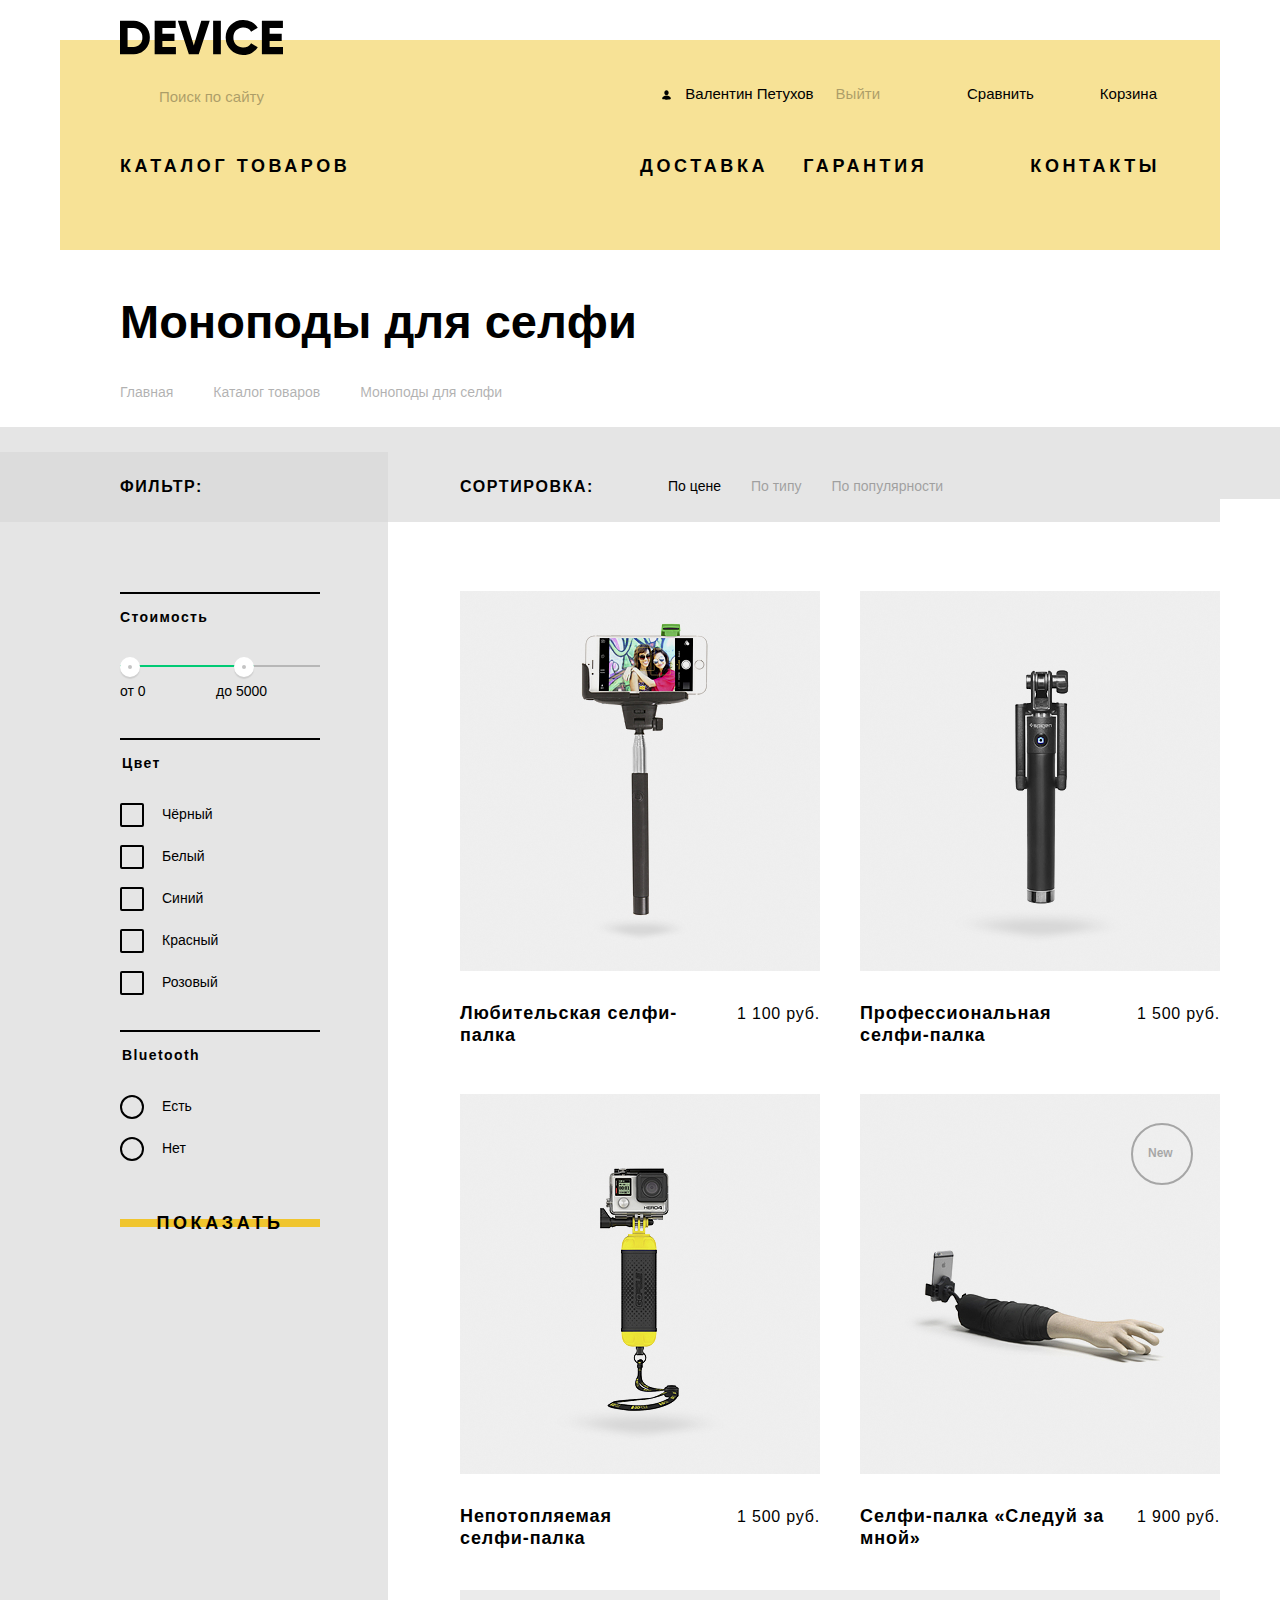
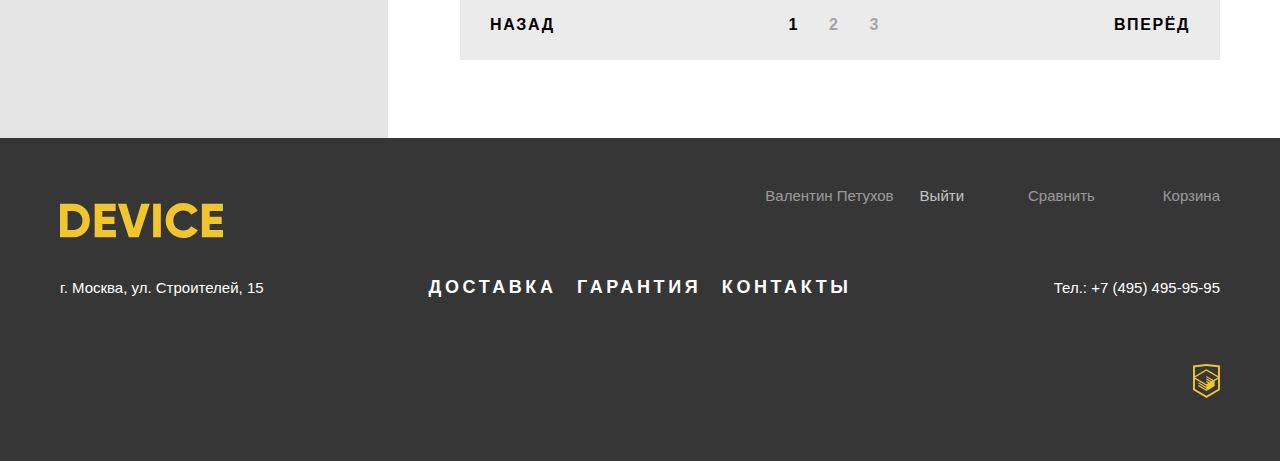
==== commit 7f3045ca: "Поправил замечания проверяющего наставника" ====
--- a/catalog.html
+++ b/catalog.html
@@ -9,16 +9,16 @@
   </head>
   <body class="page__body--catalog authorized">
     <header class="main-header container">
-    <a class="main-header__logo">
+      <a class="main-header__logo" href="index.html">
       <img src="img/svg/logo/logo_black.svg" width="163" height="35" alt="Логотип магазина Девайс">
     </a>
-    <form class="main-header__search" action="https://echo.htmlacademy.ru/" name="search-form" method="get">
+      <form class="main-header__search" action="https://echo.htmlacademy.ru/" name="search-form" method="get">
       <label class="main-header__search-icon" for="search">
         <input type="search" placeholder="Поиск по сайту" class="main-header__search-input" name="site-search" id="search">
       </label>
       <input class="main-header__search-button" type="submit" name="search-button" value="Найти">
     </form>
-    <ul class="user-nav">
+      <ul class="user-nav">
       <li><a href="#" class="user-nav__item user-nav__item--login">Войти</a></li>
       <li class="user-nav__account">
         <a class="user-nav__item user-nav__item--name" href="#">Валентин Петухов</a>
@@ -27,7 +27,7 @@
       <li><a href="#" class="user-nav__item user-nav__item--compare">Сравнить</a></li>
       <li><a href="#" class="user-nav__item user-nav__item--cart">Корзина</a></li>
     </ul>
-    <nav class="main-nav">
+      <nav class="main-nav">
       <ul class="main-nav__list">
         <li class="main-nav__item">
           <a href="#" class="catalog-nav__title main-nav__link">Каталог товаров</a>
@@ -59,13 +59,13 @@
         <li class="main-nav__item main-nav__item--contacts"><a href="#" class="main-nav__link">Контакты</a></li>
       </ul>
     </nav>
-  </header>
+    </header>
     <main class="catalog-main container">
       <h1 class="main-title main-title--catalog-page">Моноподы для селфи</h1>
       <ul class="breadcrumbs">
         <li><a href="index.html" class="breadcrumbs__item">Главная</a></li>
         <li><a href="#" class="breadcrumbs__item">Каталог товаров</a></li>
-        <li><a href="#" class="breadcrumbs__item">Моноподы для селфи</a></li>
+        <li><a href="#" class="breadcrumbs__item breadcrumbs__item--last">Моноподы для селфи</a></li>
       </ul>
       <div class="catalog-main__content">
         <section class="filter">
@@ -76,8 +76,8 @@
               <div class="scale">
                 <div class="bar"></div>
               </div>
-              <div class="toggle toggle-min"></div>
-              <div class="toggle toggle-max"></div>
+              <div class="toggle toggle-min" aria-label="Минимальная цена"></div>
+              <div class="toggle toggle-max" aria-label="Максимальная цена"></div>
               <span class="min-price">от 0</span>
               <span class="max-price">до 5000</span>
             </div>
@@ -160,7 +160,7 @@
             <h2 class="visually-hidden">Каталог</h2>
             <div class="catalog__item">
               <article class="product">
-                <a href="#"><img src="img/jpg/items/item-1%201.jpg" width="360" height="380" alt="Любительская селфи-палка"></a>
+                <a href="#"><img src="img/jpg/items/item-1.jpg" width="360" height="380" alt="Любительская селфи-палка"></a>
                 <div class="product__hover">
                   <a href="#" class="product__cart button">В корзину</a>
                   <a href="#" class="product__compare">Добавить к сравнению</a>
@@ -173,7 +173,7 @@
             </div>
             <div class="catalog__item">
               <article class="product">
-                <a href="#"><img src="img/jpg/items/item-2%201.jpg" height="380" width="360" alt="Профессиональная селфи-палка"></a>
+                <a href="#"><img src="img/jpg/items/item-2.jpg" height="380" width="360" alt="Профессиональная селфи-палка"></a>
                 <div class="product__hover">
                   <a href="#" class="product__cart button">В корзину</a>
                   <a href="#" class="product__compare">Добавить к сравнению</a>
@@ -186,7 +186,7 @@
             </div>
             <div class="catalog__item">
               <article class="product">
-                <a href="#"><img src="img/jpg/items/item-3%201.jpg" width="360" height="380" alt="Непотопляемая селфи-палка"></a>
+                <a href="#"><img src="img/jpg/items/item-3.jpg" width="360" height="380" alt="Непотопляемая селфи-палка"></a>
                 <div class="product__hover">
                   <a href="#" class="product__cart button">В корзину</a>
                   <a href="#" class="product__compare">Добавить к сравнению</a>
@@ -200,7 +200,7 @@
             <div class="catalog__item">
               <article class="product">
                 <span class="product__new-icon">New</span>
-                <a href="#"><img src="img/jpg/items/item-4%201.jpg" width="360" height="380" alt="Селфи-палка Следуй за мной"></a>
+                <a href="#"><img src="img/jpg/items/item-4.jpg" width="360" height="380" alt="Селфи-палка Следуй за мной"></a>
                 <div class="product__hover">
                   <a href="#" class="product__cart button">В корзину</a>
                   <a href="#" class="product__compare">Добавить к сравнению</a>
--- a/css/style.css
+++ b/css/style.css
@@ -24,8 +24,8 @@
   font-display: swap;
   src: url("../fonts/opensans.woff2") format("woff2"),
        url("../fonts/opensans.woff") format("woff");
-  /*font-weight: 400;*/
-  /*font-style: normal;*/
+  font-weight: 400;
+  font-style: normal;
 }
 
 @font-face {
@@ -93,10 +93,6 @@
   padding-top: 20px;
 }
 
-.page__body--catalog {
-  overflow-x: hidden;
-}
-
 *, *::before, *::after {
   box-sizing: border-box;
 }
@@ -276,6 +272,18 @@
   opacity: 0.1;
 }
 
+.breadcrumbs__item--last:hover {
+  opacity: 0.3;
+}
+
+.breadcrumbs__item--last:active {
+  opacity: 0.3;
+}
+
+.toggle:active {
+  box-shadow: 0 4px 4px rgba(0, 0, 0, 0.25);
+}
+
 .check-box:hover, .radio-btn:hover {
   opacity: 0.6;
 }
@@ -428,6 +436,7 @@
   font-size: 15px;
   line-height: 20px;
   text-transform: uppercase;
+  margin-top: 1px;
   margin-left: 342px;
   overflow: hidden;
   visibility: hidden;
@@ -773,7 +782,7 @@
 
 .categories {
   padding-top: 39px;
-  margin-bottom: 87px;
+  margin-bottom: 89px;
 }
 
 .categories__list {
@@ -806,10 +815,6 @@
   position: relative;
 }
 
-.categories__title--ls-normal{
-  letter-spacing: normal;
-}
-
 .categories__item--vr::before {
   content: "";
   width: 97px;
@@ -898,7 +903,7 @@
   position: relative;
   z-index: 1;
   padding: 0;
-  margin-top: 57px;
+  margin-top: 56px;
 }
 
 .current-service-btn {
@@ -914,7 +919,7 @@
   color: var(--special-light);
   padding-right: 136px;
   padding-left: 19px;
-  margin-bottom: 29px;
+  margin-bottom: 30px;
 }
 
 .services-grid::after {
@@ -1044,13 +1049,13 @@
   list-style-type: none;
   margin: 0;
   padding-left: 32px;
-  padding-top: 20px;
+  padding-top: 23px;
   padding-bottom: 64px;
 }
 
 .main-bottom__list-item {
   position: relative;
-  padding-bottom: 14px;
+  padding-bottom: 15px;
 }
 
 .main-bottom__list-item::before {
@@ -1066,11 +1071,11 @@
 }
 
 .main-bottom__map {
-  margin-bottom: 80px;
+  margin-bottom: 82px;
 }
 
 .catalog-main {
-  background: linear-gradient(var(--special-light) 15px, transparent 15px);
+  background: linear-gradient(var(--special-light) 16px, transparent 16px);
   padding-top: 28px;
   position: relative;
 }
@@ -1097,7 +1102,7 @@
   color: var(--basic-black);
   list-style-type: none;
   padding-inline-start: 60px;
-  margin-bottom: 48px;
+  margin-bottom: 50px;
 }
 
 .breadcrumbs li {
@@ -1120,6 +1125,10 @@
 .breadcrumbs__item {
   opacity: 0.3;
   padding-right: 40px;
+}
+
+.breadcrumbs__item--last {
+  cursor: default;
 }
 
 .filter {
@@ -1249,12 +1258,12 @@
 }
 
 .filter__color {
-  margin-top: 37px;
+  margin-top: 38px;
 }
 
 .filter__bt {
   margin-top: 38px;
-  margin-bottom: 50px;
+  margin-bottom: 53px;
 }
 
 .filter__list {
@@ -1286,7 +1295,7 @@
   background: transparent;
   border: 2px solid var(--basic-black);
   border-radius: 2px;
-  margin-top: -4px;
+  margin-top: -2px;
   margin-left: -42px;
 }
 .filter__input:checked + .check-box, .filter__input + .check-box:active {
@@ -1307,7 +1316,7 @@
   background: transparent;
   border: 2px solid var(--basic-black);
   border-radius: 50%;
-  margin-top: -4px;
+  margin-top: -2px;
   margin-left: -42px;
 }
 
@@ -1328,13 +1337,13 @@
   position: relative;
 }
 
-.sorting::after {
+.page__body--catalog::after {
   content: "";
   position: absolute;
   left: 0;
-  top: 0;
+  top: 427px;
   width: 100vw;
-  height: 70px;
+  height: 72px;
   background-color: var(--basic-gray-light);
   z-index: -2;
 }
@@ -1402,7 +1411,7 @@
   display: grid;
   grid-template-columns: 1fr 1fr;
   padding-top: 69px;
-  padding-bottom: 22px;
+  padding-bottom: 23px;
   padding-left: 72px;
   grid-gap: 30px 40px;
 }
@@ -1488,7 +1497,7 @@
   align-items: center;
   justify-content: space-between;
   background-color: var(--basic-gray-extralight);
-  margin-bottom: 77px;
+  margin-bottom: 78px;
   margin-left: 72px;
 }
 
@@ -1547,6 +1556,7 @@
   grid-column: 2 / 4;
   justify-self: end;
   list-style-type: none;
+  margin-top: 16px;
   margin-bottom: 68px;
 }
 
@@ -1572,11 +1582,19 @@
 }
 
 .user-nav__footer-item--name {
-  padding-right: 24px;
+  padding-right: 26px;
 }
 
 .user-nav__footer-item--login {
-  padding-right: 63px;
+  padding-right: 67px;
+}
+
+.user-nav__footer-icon {
+  opacity: 1;
+}
+
+.user-nav__footer-link {
+  opacity: 0.7;
 }
 
 .user-nav__footer-icon--login {
@@ -1723,7 +1741,7 @@
   width: 994px;
   height: 593px;
   background-color: transparent;
-  background-image: url("../img/png/map-big 1.png");
+  background-image: url("../img/png/map-big.png");
 }
 
 .modal__feedback {
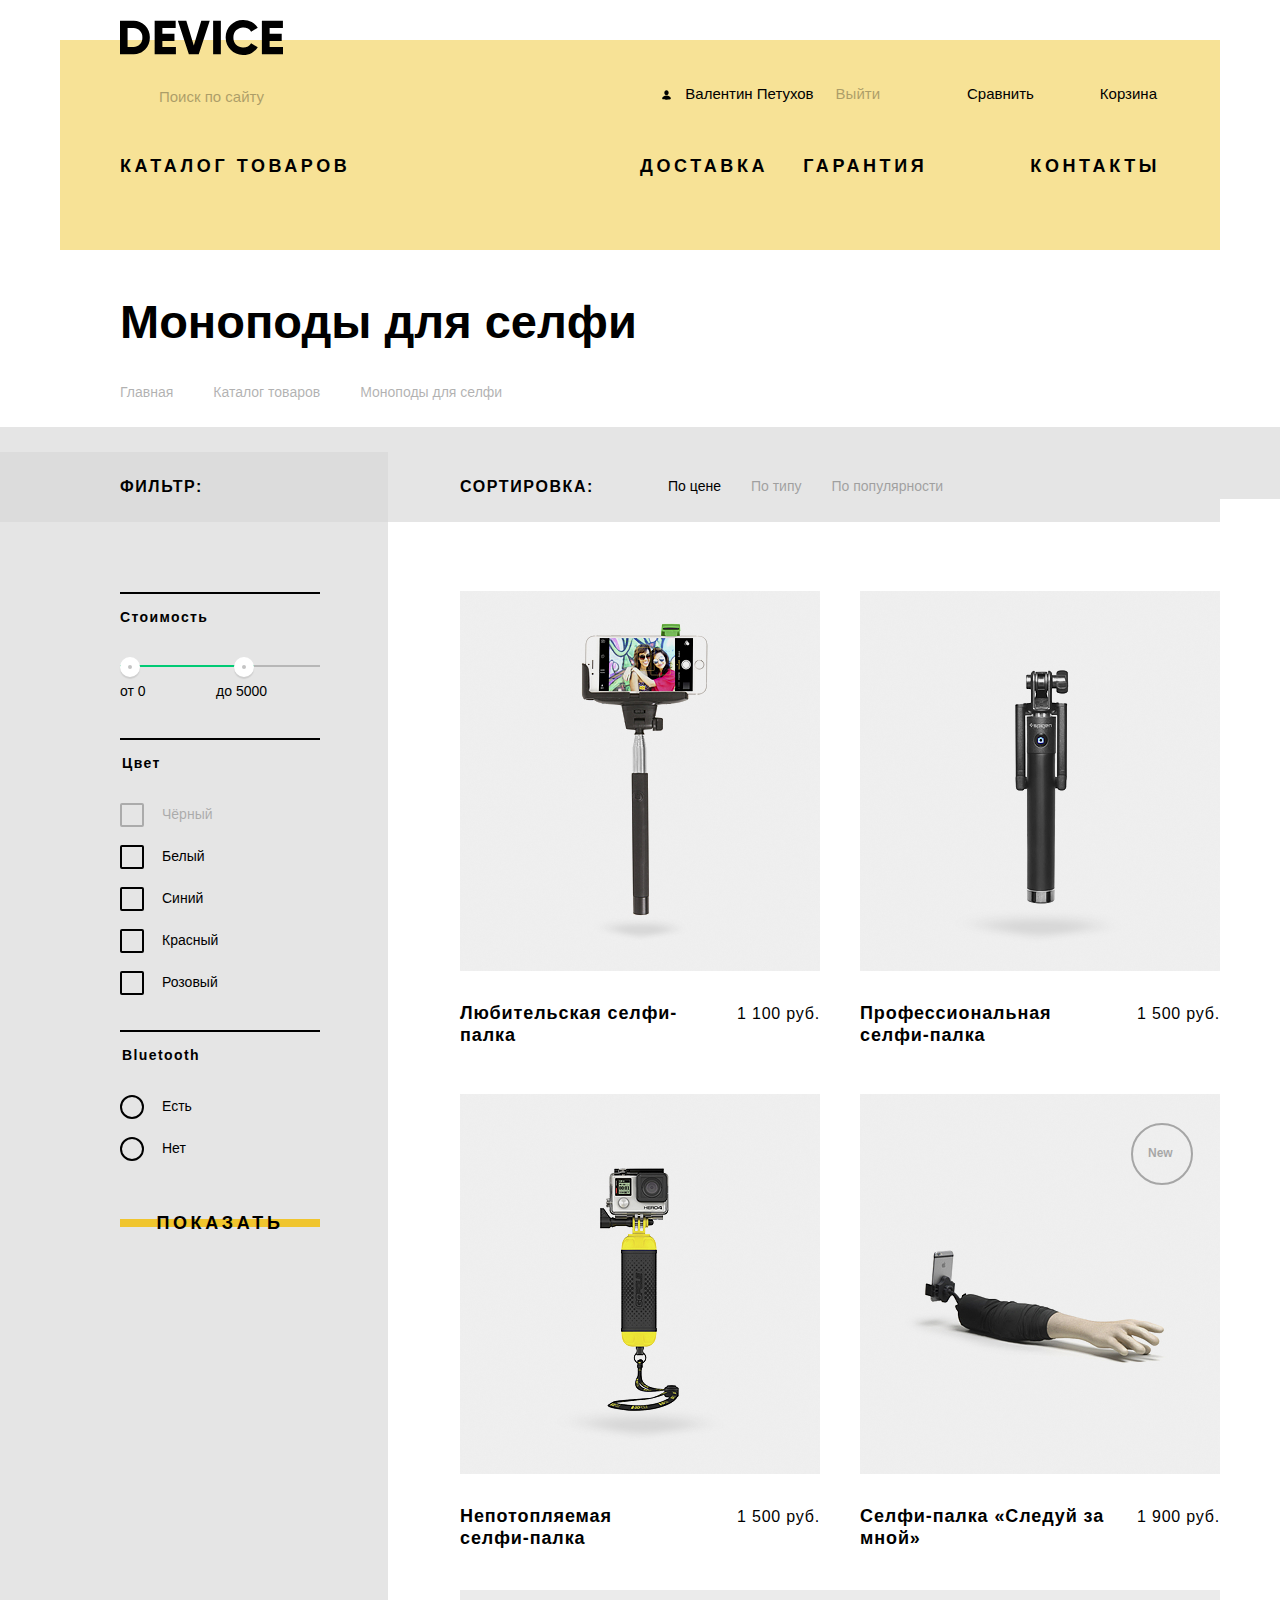
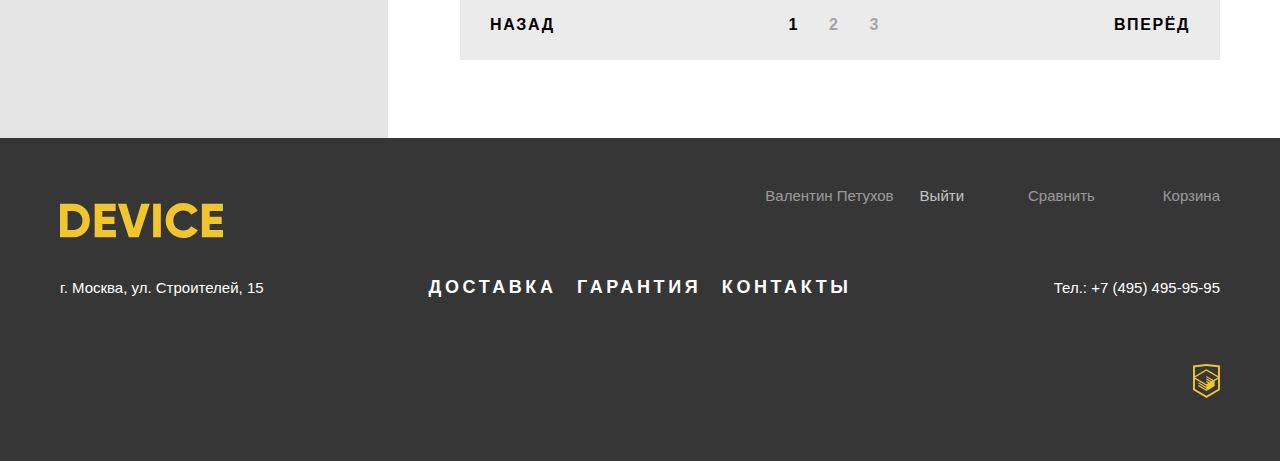
==== commit 50e89ade: "Поправил замечания проверяющего наставника" ====
--- a/catalog.html
+++ b/catalog.html
@@ -86,37 +86,37 @@
               <ul class="filter__list">
                 <li>
                   <label class="filter__item">
-                    <input type="checkbox" name="black" class="filter__input" checked>
-                    <span class="check-box"></span>
-                    Чёрный
+                    <input type="checkbox" name="black" class="filter__input" checked disabled>
+                    <span class="check-box"></span>
+                    <span class="filter__value">Чёрный</span>
                   </label>
                 </li>
                 <li>
                   <label class="filter__item">
                     <input type="checkbox" name="white" class="filter__input">
                     <span class="check-box"></span>
-                    Белый
+                    <span class="filter__value">Белый</span>
                   </label>
                 </li>
                 <li>
                   <label class="filter__item">
                     <input type="checkbox" name="blue" class="filter__input" checked>
                     <span class="check-box"></span>
-                    Синий
+                    <span class="filter__value">Синий</span>
                   </label>
                 </li>
                 <li>
                   <label class="filter__item">
                     <input type="checkbox" name="red" class="filter__input" checked>
                     <span class="check-box"></span>
-                    Красный
+                    <span class="filter__value">Красный</span>
                   </label>
                 </li>
                 <li>
                   <label class="filter__item">
                     <input type="checkbox" name="pink" class="filter__input">
                     <span class="check-box"></span>
-                    Розовый
+                    <span class="filter__value">Розовый</span>
                   </label>
                 </li>
               </ul>
@@ -128,14 +128,14 @@
                   <label class="filter__item">
                     <input type="radio" name="bluetooth" value="yes" class="filter__input" checked>
                     <span class="radio-btn"></span>
-                    Есть
+                    <span class="filter__value">Есть</span>
                   </label>
                 </li>
                 <li>
                   <label class="filter__item">
                     <input type="radio" name="bluetooth" value="no" class="filter__input">
                     <span class="radio-btn"></span>
-                    Нет
+                    <span class="filter__value">Нет</span>
                   </label>
                 </li>
               </ul>
--- a/css/style.css
+++ b/css/style.css
@@ -1305,7 +1305,7 @@
   opacity: 1;
 }
 
-.filter__input:disabled + .check-box, .filter__input:disabled + .radio-btn {
+.filter__input:disabled + .check-box, .filter__input:disabled + .radio-btn, .filter__input:disabled ~ .filter__value{
   opacity: 0.25;
 }
 
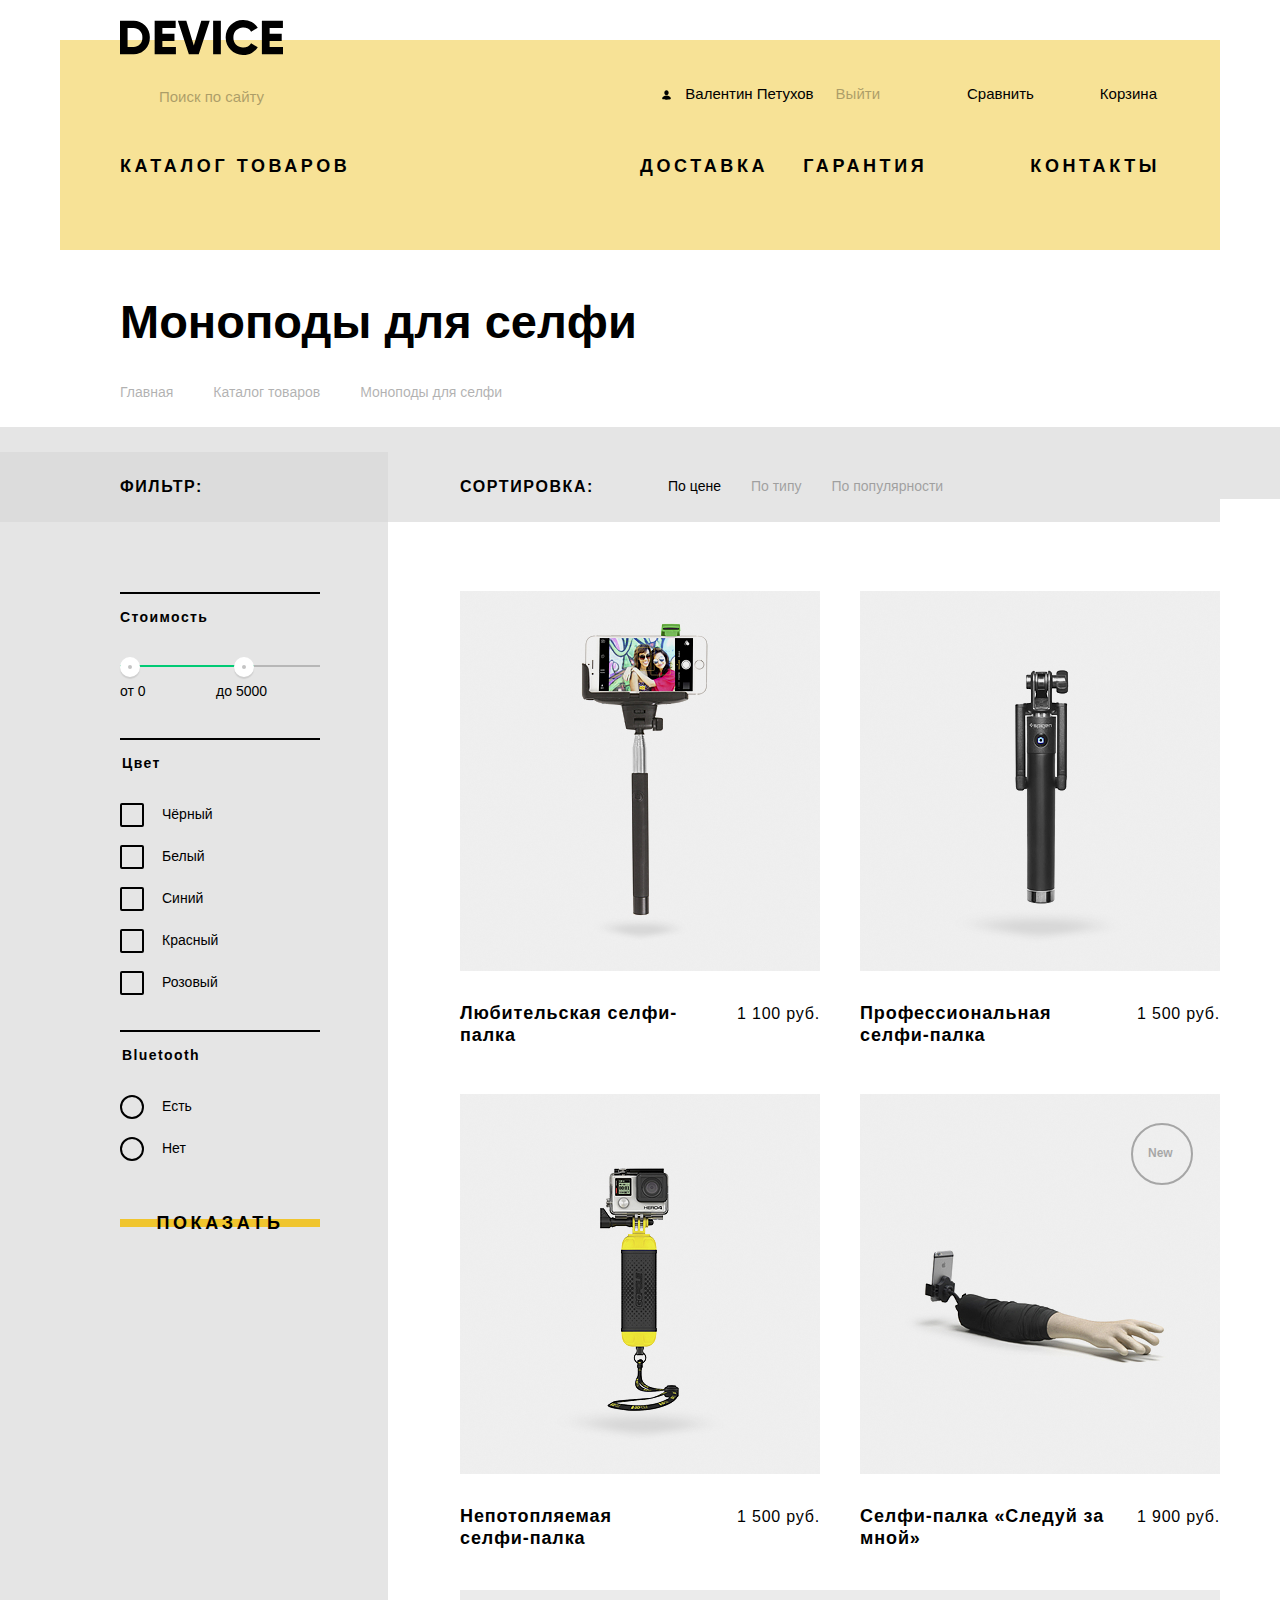
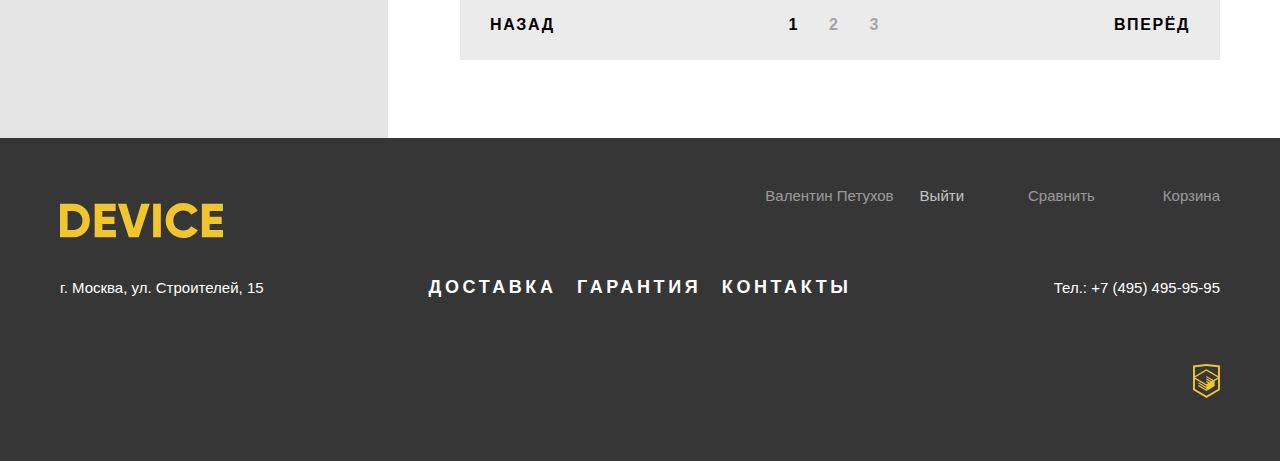
==== commit c762d0d3: "Оживил popup" ====
--- a/catalog.html
+++ b/catalog.html
@@ -86,7 +86,7 @@
               <ul class="filter__list">
                 <li>
                   <label class="filter__item">
-                    <input type="checkbox" name="black" class="filter__input" checked disabled>
+                    <input type="checkbox" name="black" class="filter__input" checked>
                     <span class="check-box"></span>
                     <span class="filter__value">Чёрный</span>
                   </label>
--- a/css/style.css
+++ b/css/style.css
@@ -164,7 +164,7 @@
   margin-bottom: 40px;
 }
 
-.button--main-bottom {
+.button--feedback {
   width: 260px;
   height: 22px;
 }
@@ -1727,6 +1727,7 @@
 }
 
 .modal {
+  display: none;
   position: fixed;
   top: 0;
   right: 0;
@@ -1736,16 +1737,19 @@
   z-index: 3;
 }
 
+.modal--show {
+  display: inline;
+}
+
 .modal__map {
-  display: none;
   width: 994px;
   height: 593px;
   background-color: transparent;
   background-image: url("../img/png/map-big.png");
+  filter: drop-shadow(0px 10px 16px rgba(0, 0, 0, 0.15));
 }
 
 .modal__feedback {
-  display: none;
   width: 960px;
   height: 550px;
   background-color: var(--basic-white);
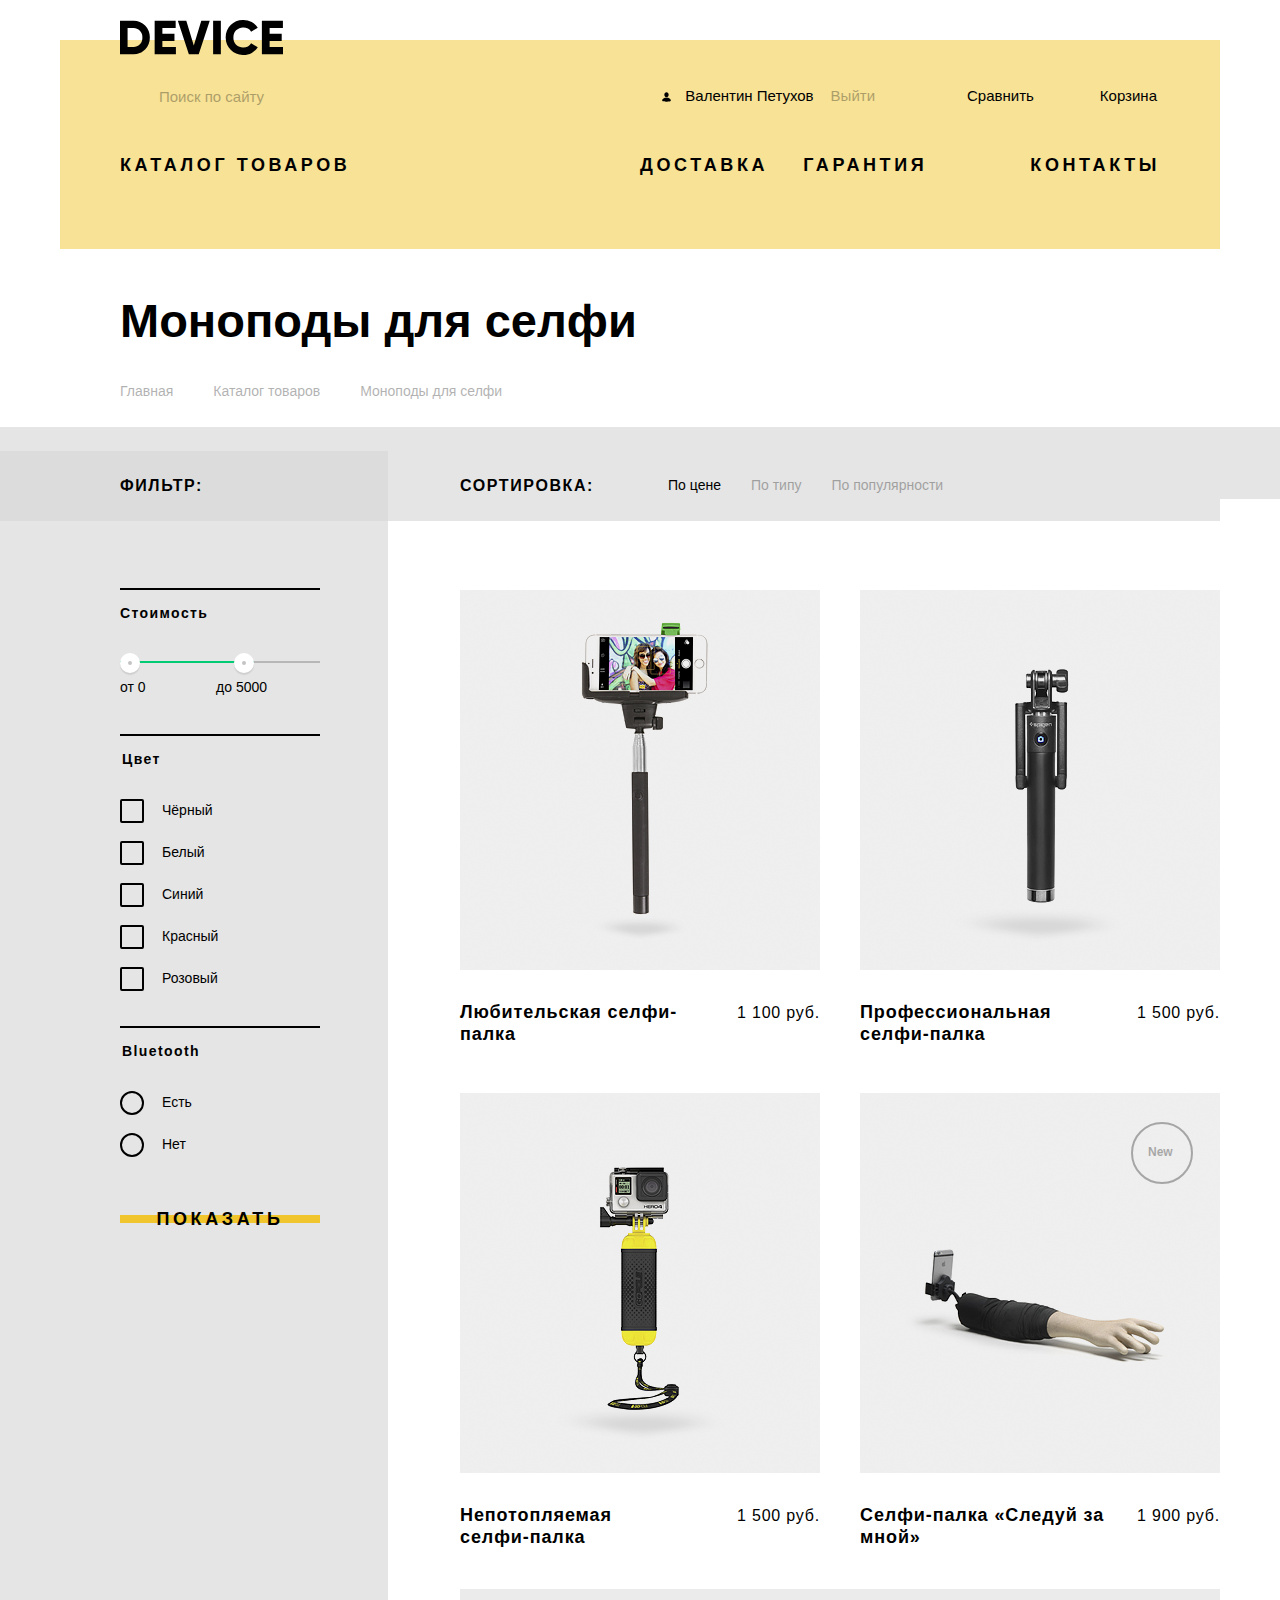
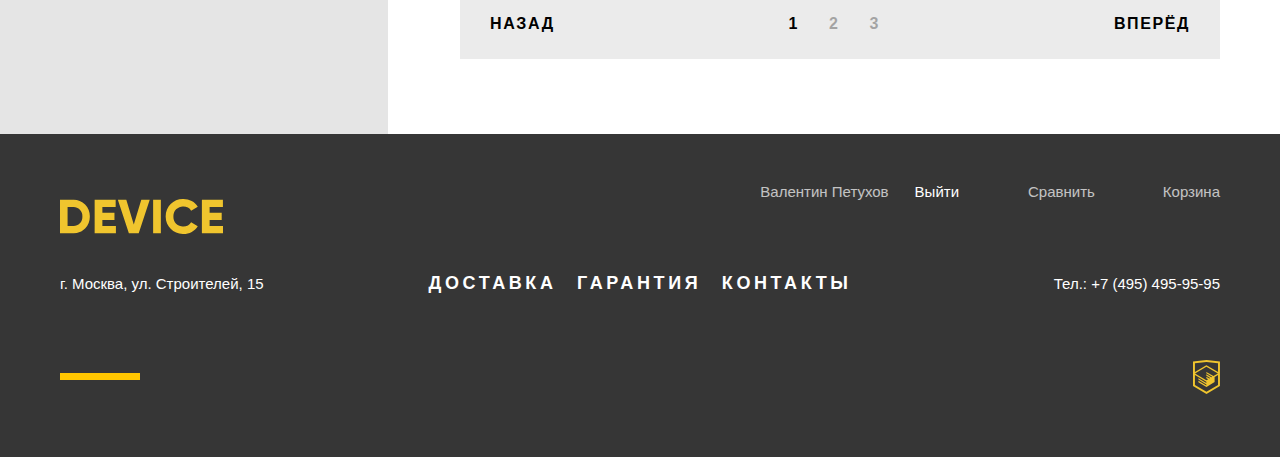
==== commit 4830e0bd: "Подключил минимизированные файлы CSS и JS" ====
--- a/catalog.html
+++ b/catalog.html
@@ -4,7 +4,7 @@
     <meta charset="UTF-8">
     <link rel="icon" href="favicon.ico">
     <link rel="stylesheet" href="css/normalize.css">
-    <link rel="stylesheet" href="css/style.css">
+    <link rel="stylesheet" href="css/style-min.css">
       <title>Моноподы для селфи</title>
   </head>
   <body class="page__body--catalog authorized">
@@ -232,22 +232,22 @@
         </a>
         <ul class="user-nav user-nav--footer">
           <li class="user-nav__footer-item user-nav__footer-item--login">
-            <a href="#" class="user-nav__footer-icon user-nav__footer-icon--login"></a>
+            <span class="user-nav__footer-icon user-nav__footer-icon--login"></span>
             <a href="#" class="user-nav__footer-link user-nav__footer-link--login">Войти</a>
           </li>
           <li class="user-nav__account">
             <div class="user-nav__footer-item user-nav__footer-item--name">
-              <a class="user-nav__footer-icon user-nav__footer-icon--name" href="#"></a>
+              <span class="user-nav__footer-icon user-nav__footer-icon--name"></span>
               <a class="user-nav__footer-link user-nav__footer-link--name" href="#">Валентин Петухов</a>
             </div>
             <a class="user-nav__footer-item user-nav__footer-item--exit" href="#">Выйти</a>
           </li>
           <li class="user-nav__footer-item user-nav__footer-item--compare">
-            <a href="#" class="user-nav__footer-icon user-nav__footer-icon--compare"></a>
+            <span class="user-nav__footer-icon user-nav__footer-icon--compare"></span>
             <a href="#" class="user-nav__footer-link user-nav__footer-link--compare">Сравнить</a>
           </li>
           <li class="user-nav__footer-item user-nav__footer-item--cart">
-            <a href="#" class="user-nav__footer-icon user-nav__footer-icon--cart"></a>
+            <span class="user-nav__footer-icon user-nav__footer-icon--cart"></span>
             <a href="#" class="user-nav__footer-link user-nav__footer-link--cart">Корзина</a>
           </li>
         </ul>
@@ -262,11 +262,11 @@
       <div class="main-footer__bottom container">
         <div class="line line--footer"></div>
         <ul class="socials">
-          <li><a href="#"><div class="socials__item socials__item--fb"></div></a></li>
-          <li><a href="#"><div class="socials__item socials__item--inst"></div></a></li>
-          <li><a href="#"><div class="socials__item socials__item--tw"></div></a></li>
+          <li><a href="#" aria-label="Facebook"><div class="socials__item socials__item--fb"></div></a></li>
+          <li><a href="#" aria-label="Instagram"><div class="socials__item socials__item--inst"></div></a></li>
+          <li><a href="#" aria-label="Twitter"><div class="socials__item socials__item--tw"></div></a></li>
         </ul>
-        <a href="https://htmlacademy.ru/intensive/htmlcss" class="developer-link"></a>
+        <a href="https://htmlacademy.ru/intensive/htmlcss" class="developer-link" aria-label="Онлайн-курс «HTML и CSS. Профессиональная вёрстка сайтов» — HTML Academy"></a>
       </div>
     </footer>
   </body>
--- a/css/style-min.css
+++ b/css/style-min.css
@@ -0,0 +1 @@
+@font-face{font-family:"Gilroy";font-display:swap;src:local("Gilroy"),url("../fonts/gilroylight.woff2")format("woff2"),url("../fonts/gilroylight.woff")format("woff")}@font-face{font-family:"Gilroy";src:local("Gilroy"),url("../fonts/gilroyextrabold.woff2")format("woff2"),url("../fonts/gilroyextrabold.woff")format("woff");font-weight:800;font-style:normal}@font-face{font-family:"OpenSans";font-display:swap;src:url("../fonts/opensans.woff2")format("woff2"),url("../fonts/opensans.woff")format("woff");font-weight:400;font-style:normal}@font-face{font-family:"OpenSans";src:url("../fonts/opensanslight.woff2")format("woff2"),url("../fonts/opensanslight.woff")format("woff");font-weight:300;font-style:normal}.visually-hidden:not(:focus):not(:active),input[type="checkbox"].visually-hidden,input[type="radio"].visually-hidden{position:absolute;width:1px;height:1px;margin:-1px;border:0;padding:0;white-space:nowrap;clip-path:inset(100%);clip:rect(0 0 0 0);overflow:hidden}:root{--basic-black:#000000;--basic-dark:#363636;--basic-gray:#464646;--basic-neutral:#7e7e7e;--gray-special:#d9d9d9;--basic-gray-dark:#dcdcdc;--basic-gray-light:#e5e5e5;--basic-whisper:#eaeaea;--basic-gray-extralight:#ebebeb;--transparent:rgba(238,238,238,0.7);--basic-white:#ffffff;--smoky-white:#f2f2f2;--special-dark:#f0c52e;--special-light:#f7e296;--special-amber:#ffc600;--special:#91c92f;--status:#f6dada;--opacity-03:rgba(255,255,255,0.3);--scale-gray:rgba(0,0,0,0.2);--scale-green:#00ca74;--toggle-gray:#c4c4c4;--toggle-shadow:#cfcfcf;--opensans:"Open Sans","Arial",sans-serif;--gilroy:"Gilroy","Arial",sans-serif}.page{height:100%;padding-top:20px}*,*::before,*::after{box-sizing:border-box}body{min-width:1200px;margin:0;padding:0;background-color:var(--basic-white);font-family:var(--gilroy);font-weight:300;font-style:normal;color:var(--basic-black);min-height:100%;display:grid;grid-template-rows:min-content 1fr min-content;align-content:start}a{text-decoration:none;color:inherit}img{max-width:100%;height:auto}.button{font-weight:800;font-size:18px;line-height:22px;letter-spacing:.2em;text-transform:uppercase;position:relative;display:inline-flex;justify-content:center;align-items:center;background-color:transparent;border:0;z-index:1}.button::before{position:absolute;align-self:center;content:"";z-index:-1;height:8px;width:100%;background:var(--special-dark)}.button--slider{width:220px;height:40px;align-self:center}.button--services{background-color:transparent;border:0;width:160px;height:22px;margin-bottom:40px}.button--main-bottom{width:260px;height:22px}.container{width:1160px;margin:0 auto;padding:0}.main-header__logo:hover,.user-nav__item:hover,.main-nav__item:hover > .main-nav__link,.catalog-nav__link:hover,.main-footer__logo:hover,.developer-link:hover{opacity:0.6}.main-header__logo:active,.user-nav__item:active,.main-nav__item:active > .main-nav__link,.catalog-nav__link:active,.main-footer__logo:active,.developer-link:active{opacity:0.3}.main-header__search-input:hover::-webkit-input-placeholder{opacity:0.6}.main-header__search-input:hover::-moz-placeholder{opacity:0.6}.main-header__search-input:hover::placeholder{opacity:0.6}.main-header__search:focus-within .main-header__search-button{visibility:visible;opacity:1}.main-header__search:focus-within{border-bottom:2px solid var(--basic-black)}.main-header__search-button:hover{background-color:var(--basic-black);color:var(--basic-white)}.main-header__search-button:active{color:var(--opacity-03)}.catalog-nav__title:hover ~ .catalog-nav__wrapper,.catalog-nav__title:focus ~ .catalog-nav__wrapper,.catalog-nav__wrapper:hover,.catalog-nav__wrapper:focus-within{height:164px;opacity:1}.button:hover::before{height:40px}.button:active{opacity:0.3}.button:active::before{opacity:1}.categories__item:hover .categories__background{background-color:var(--special-dark)}.categories__item:active .categories__item::before,.categories__item:active .categories__title{opacity:0.3}.categories__item:active::before{opacity:0.3}.brands__item:hover{opacity:1;filter:none}.breadcrumbs__item:hover{opacity:0.6}.breadcrumbs__item:active{opacity:0.1}.breadcrumbs__item--last:hover{opacity:0.3}.breadcrumbs__item--last:active{opacity:0.3}.toggle:active{box-shadow:0 4px 4px rgba(0,0,0,0.25)}.check-box:hover,.radio-btn:hover{opacity:0.6}.filter__input:checked + .check-box:active,.filter__input:checked + .radio-btn:active{background:transparent}.sorting__link:hover{opacity:0.6}.sorting__link:active{opacity:1}.sorting__direction-btn:hover{opacity:0.4}.sorting__direction-btn:active{opacity:1}.product__hover:hover{opacity:1}.pagination__item--prev:hover,.pagination__item--next:hover{background-color:var(--gray-special)}.pagination__item--prev:active .text-opacity,.pagination__item--next:active .text-opacity{opacity:0.3}.user-nav__footer-item:hover .user-nav__footer-icon{opacity:0.6}.user-nav__footer-item:hover .user-nav__footer-link{opacity:1}.user-nav__footer-item:active .user-nav__footer-icon,.user-nav__footer-item:active .user-nav__footer-link{opacity:0.3}.socials__item:hover{opacity:0.6}.socials__item:active{opacity:0.1}.modal__close-btn:hover{opacity:1}.modal__close-btn:active{opacity:0.3}.feedback-form__field:hover{background-color:var(--basic-whisper)}.feedback-form__field:focus{background-color:var(--basic-white);border:2px solid var(--special)}.feedback-form__field:invalid{background-color:var(--status)}.main-header{display:grid;grid-template-columns:1fr 1fr;column-gap:40px;padding:0 60px;background:linear-gradient(transparent 20px,var(--special-light)20px)}.main-header__logo{grid-column:1 / -1;margin-bottom:12px}.main-header__search-input{font-family:var(--opensans);font-style:normal;font-weight:300;font-size:15px;line-height:20px;border:0;margin-left:22px;background-color:transparent;padding-top:0;padding-left:17px}.main-header__search-input::-webkit-input-placeholder{font-family:var(--opensans);font-style:normal;font-weight:300;font-size:15px;line-height:20px;color:var(--basic-black);opacity:0.3}.main-header__search-input::-moz-placeholder{font-family:var(--opensans);font-style:normal;font-weight:300;font-size:15px;line-height:20px;color:var(--basic-black);opacity:0.3}.main-header__search{width:440px;display:flex;align-items:center;border-bottom:2px solid transparent;position:relative}.main-header__search-icon{width:16px;height:16px;background-image:url("../img/svg/icons/icon_search.svg");background-repeat:no-repeat;background-position:0 0}.main-header__search-button{width:84px;height:50px;border:2px solid var(--basic-black);border-bottom:none;background-color:transparent;font-family:var(--opensans);font-style:normal;font-weight:300;font-size:15px;line-height:20px;text-transform:uppercase;overflow:hidden;visibility:hidden;opacity:0;position:absolute;right:0;bottom:-1px}.user-nav{display:flex;justify-content:flex-end;font-family:var(--opensans);font-style:normal;font-weight:300;font-size:15px;line-height:20px;list-style-type:none;padding-left:19px}.authorized .user-nav__item--login,.authorized .user-nav__footer-item--login{display:none}.authorized .user-nav__account{display:flex;margin-right:5px}.user-nav__item{position:relative}.user-nav__account{display:none}.user-nav__item--name{padding-right:17px}.user-nav__item--exit{opacity:0.3;padding-right:87px}.user-nav__item--login{padding-right:241px}.user-nav__item--compare{padding-right:66px}.user-nav__item--cart{padding-right:3px}.user-nav__item--login::before{content:"";width:13px;height:14px;background-image:url("../img/svg/icons/icon_user.svg");background-repeat:no-repeat;background-position:0 0;position:absolute;top:3px;left:-25px}.user-nav__item--name::before{content:"";width:13px;height:14px;background-image:url("../img/svg/icons/icon_user.svg");background-repeat:no-repeat;background-position:0 0;position:absolute;top:4px;left:-25px}.user-nav__item--compare::before{content:"";width:14px;height:14px;background-image:url("../img/svg/icons/icon_compare.svg");background-repeat:no-repeat;background-position:0 0;position:absolute;top:3px;left:-26px}.user-nav__item--cart::before{content:"";width:10px;height:10px;background-image:url("../img/svg/icons/icon_cart.svg");background-repeat:no-repeat;background-position:0 0;position:absolute;top:3px;left:-22px}.main-nav{grid-column:1 / -1;padding-top:15px;font-weight:800;font-size:18px;line-height:22px;letter-spacing:.2em;text-transform:uppercase}.main-nav__list{display:flex;justify-content:flex-start;padding-inline-start:0;list-style-type:none;margin-bottom:35px}.main-nav__item--catalog{padding-right:260px;position:relative}.catalog-nav__wrapper{position:absolute;width:1160px;height:0;background-color:var(--special-light);margin-left:-60px;opacity:0;z-index:2}.catalog-nav{position:absolute;width:530px;height:127px;display:flex;flex-flow:column wrap;list-style-type:none;padding:0;margin-top:30px;margin-left:60px;font-family:var(--opensans);font-style:normal;font-weight:300;font-size:15px;line-height:20px;overflow:hidden}.catalog-nav__title{position:relative;padding-right:321px}.catalog-nav__title::after{content:"";width:22px;height:22px;background-image:url("../img/svg/icons/icon_plus.svg");background-repeat:no-repeat;background-position:0 0;position:absolute;top:0;left:232px}.main-nav__item--deliver{padding-right:35px}.main-nav__item--contacts{padding-left:103px;padding-right:0;margin-right:0}.catalog-nav__item{padding-bottom:20px}.catalog-nav__link{font-family:var(--opensans);font-style:normal;font-weight:300;font-size:15px;line-height:20px;text-transform:none;letter-spacing:normal}.catalog-nav__item--br{margin-bottom:40px}.slider{background:linear-gradient(var(--special-light)129px,transparent 129px);margin-bottom:76px}.slider__page{display:none;margin-bottom:20px}.slider__page--current{display:grid;grid-template-columns:1fr 1fr;position:relative}.slider__page::before{content:"";position:absolute;width:100px;height:7px;background-color:var(--basic-white);left:600px;top:34px}.slider__img{grid-row:1 / 5;justify-self:center;align-self:center;padding-right:19px}.slider__page-number{font-style:normal;font-weight:800;font-size:179px;line-height:219px;text-transform:uppercase;color:var(--basic-white);position:absolute;right:48px;top:-18px}.slider__title,.main-title{font-weight:800;font-size:47px;line-height:58px}.slider__title{padding-top:0;margin-top:93px;margin-bottom:21px;margin-left:20px;z-index:1}.slider__text{font-family:var(--opensans);font-style:normal;font-weight:300;font-size:15px;line-height:20px;padding-left:20px;margin-top:0;margin-bottom:38px}.slider__buttons{display:flex;justify-content:space-between;padding-left:22px;margin-bottom:42px}.slider__switches{display:flex;width:72px;justify-content:space-between;list-style-type:none;padding:0;margin-right:88px;position:relative;height:12px;align-self:center}.slider__switch{padding:0;width:12px;height:12px;background-color:transparent;border:1px solid var(--basic-black);border-radius:50%;cursor:pointer}.slider__switch--active::before{content:"";width:6px;height:6px;border:1px solid var(--basic-black);border-radius:50%;position:absolute;top:3px;left:3px}.slider__features{padding-left:20px;align-self:end}.features{display:flex;justify-items:start;grid-column-gap:62px;list-style-type:none;padding-inline-start:0;margin:0}.features__desc{font-weight:300;font-size:36px;line-height:42px;letter-spacing:.1em;margin:0}.features__title{font-weight:300;font-size:13px;line-height:15px;letter-spacing:.1em;margin-top:15px;margin-bottom:0}.categories{padding-top:39px;margin-bottom:88px}.categories__list{display:flex;justify-content:space-between;padding-inline-start:0;list-style-type:none;position:relative;margin:0}.categories__background{width:160px;height:160px;background-color:var(--special-light);margin-bottom:38px}.categories__title{margin:0;padding-bottom:20px;font-weight:800;font-size:18px;line-height:22px;letter-spacing:.05em}.categories__item{width:160px;position:relative}.categories__item--vr::before{content:"";width:97px;height:55px;background-image:url("../img/svg/categories/vr.svg");background-repeat:no-repeat;background-position:0 0;position:absolute;top:52px;left:31px}.categories__item--mp::before{content:"";width:86px;height:117px;background-image:url("../img/svg/categories/monopods.svg");background-repeat:no-repeat;background-position:0 0;position:absolute;top:26px;left:37px}.categories__item--ac::before{content:"";width:71px;height:87px;background-image:url("../img/svg/categories/action-cameras.svg");background-repeat:no-repeat;background-position:0 0;position:absolute;top:36px;left:44px}.categories__item--fb::before{content:"";width:107px;height:65px;background-image:url("../img/svg/categories/fitness.svg");background-repeat:no-repeat;background-position:0 0;position:absolute;top:48px;left:27px}.categories__item--sw::before{content:"";width:56px;height:98px;background-image:url("../img/svg/categories/smart-watch.svg");background-repeat:no-repeat;background-position:0 0;position:absolute;top:31px;left:52px}.categories__item--qc::before{content:"";width:132px;height:69px;background-image:url("../img/svg/categories/dron.svg");background-repeat:no-repeat;background-position:0 0;position:absolute;top:46px;left:14px}.services{background:linear-gradient(transparent 75px,var(--basic-gray-light)75px)}.services-grid{display:grid;grid-template-columns:4fr 8fr;position:relative;margin-bottom:90px}.services__list{align-self:start;list-style-type:none;position:relative;z-index:1;padding:0;margin-top:56px}.current-service-btn{font-style:normal;font-weight:800;font-size:18px;line-height:22px;letter-spacing:.2em;text-transform:uppercase;width:277px;height:40px;background-color:var(--basic-black);color:var(--special-light);padding-right:136px;padding-left:19px;margin-bottom:30px}.services-grid::after{content:"";width:7px;height:320px;background-color:var(--basic-black);position:absolute;top:-23px;left:277px}.services__delivery::before{content:"";width:136px;height:164px;background-image:url("../img/svg/services/delivery.svg");position:absolute;top:48px;right:2px}.services__guarantee::before{content:"";width:171px;height:195px;background-image:url("../img/svg/services/warranty.svg");position:absolute;top:25px;right:0}.services__credit::before{content:"";width:156px;height:188px;background-image:url("../img/svg/services/credit.svg");position:absolute;top:25px;right:0}.services__delivery,.services__guarantee,.services__credit{display:none}.current-service{display:inline;padding-left:13px;margin-bottom:113px}.services__title{font-weight:800;font-size:47px;line-height:58px;letter-spacing:.2em;margin-bottom:42px}.services__text{font-family:var(--opensans);font-style:normal;font-weight:300;font-size:15px;line-height:30px;letter-spacing:.1em}.brands{display:flex;justify-content:space-between;margin-bottom:89px;flex-wrap:wrap}.brands__item{width:260px;height:100px;filter:grayscale(100%);background-color:transparent;opacity:0.175;flex-shrink:0}.main-bottom{display:grid;grid-template-columns:1fr 1fr;grid-gap:40px;margin-bottom:86px}.main-bottom__item{position:relative}.main-bottom__item::before{content:"";width:80px;height:7px;background-color:var(--basic-black);position:absolute}.main-bottom__title{font-weight:800;font-size:47px;line-height:58px;letter-spacing:.2em;margin:0;padding-top:57px;padding-bottom:41px}.main-bottom__text{font-family:var(--opensans);font-style:normal;font-weight:300;font-size:15px;line-height:28px;margin:0;padding-bottom:40px}.main-bottom__list{font-weight:800;font-size:16px;line-height:28px;list-style-type:none;margin:0;padding-left:32px;padding-top:19px;padding-bottom:62px}.main-bottom__list-item{position:relative;padding-bottom:15px}.main-bottom__list-item::before{content:"";width:8px;height:8px;border-radius:50%;border:2px solid var(--basic-gray-light);background-color:transparent;position:absolute;top:10px;left:-28px}.main-bottom__map{margin-bottom:80px}.catalog-main{background:linear-gradient(var(--special-light)16px,transparent 16px);padding-top:28px;position:relative}.catalog-main__content{display:grid;grid-template-columns:328px 832px}.main-title--catalog-page{justify-self:start;padding-left:60px}.breadcrumbs{justify-self:start;display:flex;font-family:var(--opensans);font-style:normal;font-weight:300;font-size:14px;line-height:19px;color:var(--basic-black);list-style-type:none;padding-inline-start:60px;margin-bottom:50px}.breadcrumbs li{position:relative}.breadcrumbs li:nth-child(n+2)::before{content:"";width:12px;height:12px;background-color:transparent;background-image:url("../img/svg/icons/icon_arrow_nav.svg");background-position:0 0;background-repeat:no-repeat;position:absolute;left:-24px;top:2px}.breadcrumbs__item{opacity:0.3;padding-right:40px}.breadcrumbs__item--last{cursor:default}.filter{background-color:var(--basic-gray-light);margin-left:60px;position:relative}.filter::before{content:"";position:absolute;right:0;top:0;width:100vw;height:100%;background-color:var(--basic-gray-light);z-index:-1}.filter__wrapper{width:200px}.filter__title{background-color:var(--basic-gray-dark);margin:0;padding-top:25px;padding-bottom:25px}.filter__title::before{content:"";position:absolute;right:0;top:0;width:100vw;height:70px;background-color:var(--basic-gray-dark);z-index:-1}.filter__title,.sorting__title{font-weight:800;font-size:16px;line-height:20px;letter-spacing:.1em;text-transform:uppercase}.filter__subtitle{width:200px;font-weight:800;font-size:14px;line-height:17px;letter-spacing:.1em;border-top:2px solid var(--basic-black);padding-top:15px}.filter__price{margin-top:67px;position:relative}.range-slider{-webkit-box-sizing:border-box;box-sizing:border-box;position:relative;width:220px;height:80px;background-color:transparent;margin-top:10px;margin-bottom:9px;border-radius:5px;padding-top:39px;padding-right:20px;padding-left:20px}.scale{height:2px;background:var(--scale-gray);margin-top:39px;margin-bottom:15px}.bar{width:134px;height:2px;background:var(--scale-green)}.toggle{position:absolute;top:65px;width:4px;height:4px;padding:0;border:8px solid var(--basic-white);background-color:var(--toggle-gray);border-radius:50%;-webkit-box-shadow:0 2px 1px 0 var(--toggle-shadow);box-shadow:0 2px 1px 0 var(--toggle-shadow);cursor:pointer;box-sizing:content-box}.toggle-min{left:0}.toggle-max{left:114px}.min-price,.max-price{font-weight:300;font-size:14px;line-height:16px}.max-price{padding-left:66px}.filter__color,.filter__bt{border:0;margin:0;padding:0}.filter__color{margin-top:38px}.filter__bt{margin-top:38px;margin-bottom:53px}.filter__list{list-style-type:none;padding:0 0 0 42px;margin:13px 0 0}.filter__item{font-family:var(--opensans);font-style:normal;font-weight:300;font-size:14px;line-height:19px;color:var(--basic-black)}.filter__input{display:block;margin-bottom:20px;-webkit-appearance:none;-moz-appearance:none;appearance:none}.check-box{position:absolute;width:24px;height:24px;background:transparent;border:2px solid var(--basic-black);border-radius:2px;margin-top:-2px;margin-left:-42px}.filter__input:checked + .check-box,.filter__input + .check-box:active{background-image:url("../img/svg/icons/checked.svg");background-position:center;background-repeat:no-repeat;opacity:1}.filter__input:disabled + .check-box,.filter__input:disabled + .radio-btn,.filter__input:disabled ~ .filter__value{opacity:0.25}.radio-btn{position:absolute;width:24px;height:24px;background:transparent;border:2px solid var(--basic-black);border-radius:50%;margin-top:-2px;margin-left:-42px}.filter__input:checked + .radio-btn,.filter__input + .radio-btn:active{background-image:url("../img/svg/icons/radio-on.svg");background-position:center;background-repeat:no-repeat;opacity:1}.filter__submit{width:200px}.sorting{display:flex;background-color:var(--basic-gray-light);position:relative}.page__body--catalog::after{content:"";position:absolute;left:0;top:427px;width:100vw;height:72px;background-color:var(--basic-gray-light);z-index:-2}.sorting__title{margin:0;padding:25px 74px 25px 72px}.sorting__list{display:flex;justify-content:flex-start;gap:30px;list-style-type:none;margin:0;padding:25px 219px 25px 0}.sorting__link{font-family:var(--opensans);font-style:normal;font-weight:400;font-size:14px;line-height:19px;color:var(--basic-black);opacity:0.3;list-style-type:none}.sorting__link--active{opacity:1}.sorting__direction{list-style-type:none;display:flex;position:relative}.sorting__direction-btn{width:18px;height:18px;background-image:url("../img/svg/icons/sorting-direction.svg");background-position:center;opacity:0.2;position:absolute;top:9px}.sorting__direction-btn--active{opacity:1}.sorting__ascending-btn{transform:rotate(180deg);left:10px}.sorting__descending-btn{right:-25px}.catalog{display:grid;grid-template-columns:1fr 1fr;padding-top:69px;padding-bottom:23px;padding-left:72px;grid-gap:30px 40px}.product{position:relative}.product__hover{width:360px;height:380px;display:flex;flex-direction:column;align-items:center;background-color:var(--transparent);position:absolute;top:0;left:0;opacity:0}.product__cart{width:200px;height:22px;padding-top:191px}.product__compare{font-family:var(--opensans);font-style:normal;font-weight:300;font-size:13px;line-height:18px;letter-spacing:.1em;color:var(--basic-black);padding-top:34px}.product__new-icon{display:block;width:62px;height:62px;font-style:normal;font-weight:800;font-size:12px;line-height:15px;color:var(--basic-black);opacity:0.3;border:2px solid var(--basic-black);border-radius:50%;padding-top:21px;padding-left:15px;position:absolute;top:29px;right:27px}.product__description{display:flex;justify-content:space-between;margin-top:9px}.product__title{font-weight:800;font-size:18px;line-height:22px;letter-spacing:.05em;width:270px}.product__price{font-weight:300;font-size:16px;line-height:18px;letter-spacing:.05em;width:auto;margin-top:21px}.pagination{display:flex;align-items:center;justify-content:space-between;background-color:var(--basic-gray-extralight);margin-bottom:75px;margin-left:72px}.pagination__list{display:flex;align-items:center;gap:30px;list-style-type:none;padding-inline-start:0}.text-opacity{opacity:1}.pagination__item{font-weight:800;font-size:16px;line-height:20px;letter-spacing:.1em;text-transform:uppercase;opacity:0.3}.pagination__item--active,.pagination__item--prev,.pagination__item--next{opacity:1}.pagination__item--prev,.pagination__item--next{display:block;padding:25px 30px}.main-footer{background-color:var(--basic-dark);color:var(--basic-white);padding-top:32px;padding-bottom:49px}.footer-grid{display:grid;grid-template-columns:repeat(3,1fr)}.main-footer__logo{padding-top:33px;padding-bottom:34px}.user-nav--footer{grid-column:2 / 4;justify-self:end;list-style-type:none;margin-top:16px;margin-bottom:68px}.user-nav__footer-icon{opacity:1}.user-nav__footer-link{opacity:0.7}.user-nav__footer-item{position:relative;color:var(--basic-white)}.user-nav__footer-item--compare{padding-right:68px}.user-nav__footer-item--exit{padding-right:64px}.user-nav__footer-item--name{padding-right:26px}.user-nav__footer-item--login{padding-right:67px}.user-nav__footer-icon--login{content:"";width:13px;height:14px;background-image:url("../img/svg/icons/icon_user_footer.svg");background-repeat:no-repeat;background-position:0 0;position:absolute;top:3px;left:-25px}.user-nav__footer-icon--name{content:"";width:13px;height:14px;background-image:url("../img/svg/icons/icon_user_footer.svg");background-repeat:no-repeat;background-position:0 0;position:absolute;top:3px;left:-25px}.user-nav__footer-icon--compare{content:"";width:13px;height:14px;background-image:url("../img/svg/icons/icon_chart_footer.svg");background-repeat:no-repeat;background-position:0 0;position:absolute;top:3px;left:-25px;opacity:1}.user-nav__footer-icon--cart{content:"";width:13px;height:14px;background-image:url("../img/svg/icons/icon_cart_footer.svg");background-repeat:no-repeat;background-position:0 0;position:absolute;top:3px;left:-25px}.main-footer__address{justify-self:start;font-family:var(--opensans);font-style:normal;font-weight:300;font-size:15px;line-height:20px;padding-top:2px}.main-nav--footer{grid-column:2 / 3;display:flex;flex-wrap:wrap;grid-gap:20px;justify-content:space-between;align-items:start;list-style-type:none;padding:0;margin:0;width:423px}.main-footer__tel{justify-self:end;font-family:var(--opensans);font-style:normal;font-weight:300;font-size:15px;line-height:20px;padding-top:2px}.main-footer__bottom{display:flex;justify-content:space-between;padding-top:50px}.line--footer{width:80px;height:7px;background-color:var(--special-amber);margin-top:29px}.socials{list-style-type:none;padding:0;display:grid;grid-gap:20px;grid-template-columns:auto auto auto;width:136px;justify-content:space-between}.developer-link{width:27px;height:34px;background-color:transparent;background-image:url("../img/svg/logo/logo-html.svg");margin-top:16px;margin-left:54px}.socials__item{width:32px;height:32px;background-color:transparent;opacity:0.3}.socials__item--fb{background-image:url("../img/svg/icons/simple-icons_facebook.svg")}.socials__item--inst{background-image:url("../img/svg/icons/icon_instagram.svg")}.socials__item--tw{background-image:url("../img/svg/icons/icon_twitter.svg")}.modal{display:none;position:fixed;top:0;right:0;bottom:0;left:0;margin:auto;z-index:3}.modal--show{display:inline;animation:bounce 0.6s}.modal__map{width:960px;height:573px;background-color:transparent;background-image:url("../img/png/map-big.png");filter:drop-shadow(0px 10px 16px rgba(0,0,0,0.15))}.modal__feedback{width:960px;height:550px;background-color:var(--basic-white);box-shadow:0 10px 16px rgba(0,0,0,0.15)}.modal__close-btn{content:"";width:55px;height:55px;position:absolute;background-image:url("../img/svg/icons/icon_cross.svg");background-color:var(--special-dark);background-position:center;background-repeat:no-repeat;border:var(--special-dark),13px;border-radius:50%;opacity:0.5;right:20px;top:20px}.modal__close-btn--map{top:29px;right:36px}.feedback-form{display:grid;grid-template-columns:1fr 1fr;width:760px;margin-top:92px;margin-left:100px;margin-right:100px;font-weight:800;font-size:18px;line-height:22px}.feedback-form__field{border:none;background-color:var(--smoky-white);width:360px;height:50px;padding-top:16px;padding-bottom:15px;padding-left:20px;margin-top:10px;margin-bottom:32px}.feedback-form label:nth-child(4){grid-column:1 / 3}.feedback-form__field--text{width:740px;height:167px;padding-top:16px;padding-left:20px;resize:none}.feedback-form__submit{justify-self:start;padding-top:36px;width:200px}@keyframes bounce{0%{transform:translateY(-2000px)}70%{transform:translateY(30px)}90%{transform:translateY(-10px)}100%{transform:translateY(0)}}@keyframes shake{0%,100%{transform:translateX(0)}10%,30%,50%,70%,90%{transform:translateX(-10px)}20%,40%,60%,80%{transform:translateX(10px)}}.modal-error{animation:shake 0.6s}